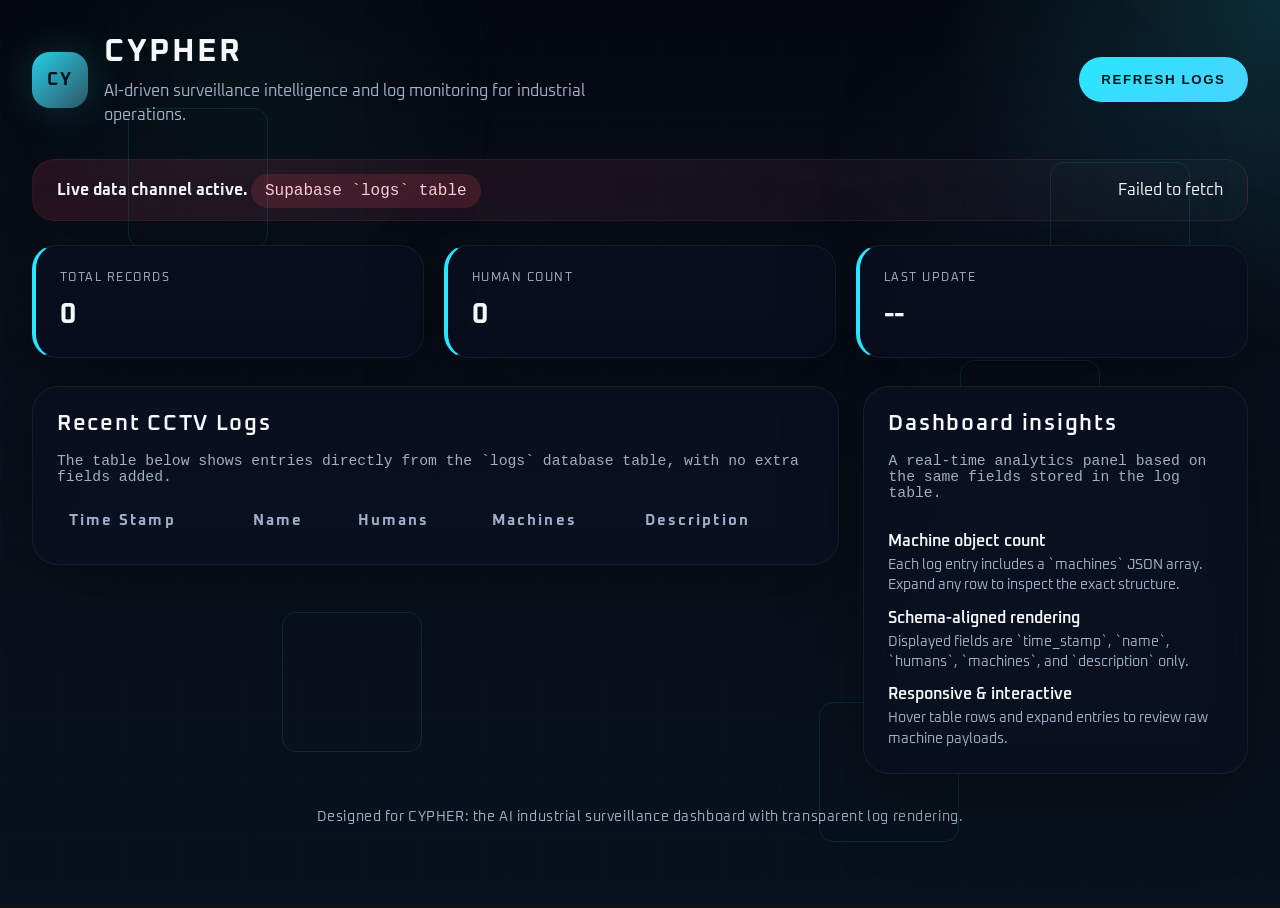
==== frontend/index.html @ abc404bc "vibecoded the frontend web dashboard to monitor the logs in a structured manner" ====
<!DOCTYPE html>
<html lang="en">
<head>
  <meta charset="UTF-8" />
  <meta name="viewport" content="width=device-width, initial-scale=1.0" />
  <title>CYPHER | Intelligent Surveillance Dashboard</title>
  <link rel="preconnect" href="https://fonts.googleapis.com" />
  <link rel="preconnect" href="https://fonts.gstatic.com" crossorigin />
  <link href="https://fonts.googleapis.com/css2?family=Oxanium:wght@300;400;500;600;700&display=swap" rel="stylesheet" />
  <link rel="stylesheet" href="styles.css" />
</head>
<body>
  <div class="background-grid" aria-hidden="true">
    <span></span>
    <span></span>
    <span></span>
    <span></span>
    <span></span>
  </div>

  <div class="container">
    <header class="header">
      <div class="brand">
        <div class="brand-logo"><span>CY</span></div>
        <div class="brand-title">
          <h1>CYPHER</h1>
          <p>AI-driven surveillance intelligence and log monitoring for industrial operations.</p>
        </div>
      </div>
      <button id="refresh-button" class="button">Refresh Logs</button>
    </header>

    <section class="alert-banner">
      <div>
        <strong>Live data channel active.</strong>
        <span class="alert-pill">Supabase `logs` table</span>
      </div>
      <div id="status-message"></div>
    </section>

    <div class="card-row">
      <article class="stat-card">
        <small>Total Records</small>
        <h2 data-total-logs>0</h2>
      </article>
      <article class="stat-card">
        <small>Human Count</small>
        <h2 data-total-humans>0</h2>
      </article>
      <article class="stat-card">
        <small>Last Update</small>
        <h2 data-last-update>--</h2>
      </article>
    </div>

    <div class="main-grid">
      <section class="panel">
        <h3>Recent CCTV Logs</h3>
        <p class="panel-subtitle">The table below shows entries directly from the `logs` database table, with no extra fields added.</p>
        <div style="position: relative;">
          <div id="loading-overlay" class="loading-overlay" style="display: none;">
            <div class="spinner" role="status" aria-label="Loading"></div>
          </div>
          <table class="log-table" aria-label="Recent log entries">
            <thead>
              <tr>
                <th>Time Stamp</th>
                <th>Name</th>
                <th>Humans</th>
                <th>Machines</th>
                <th>Description</th>
              </tr>
            </thead>
            <tbody id="log-body"></tbody>
          </table>
        </div>
      </section>

      <aside class="panel panel-card">
        <div>
          <h3>Dashboard insights</h3>
          <p class="panel-subtitle">A real-time analytics panel based on the same fields stored in the log table.</p>
        </div>
        <div class="small-stat">
          <strong>Machine object count</strong>
          <span>Each log entry includes a `machines` JSON array. Expand any row to inspect the exact structure.</span>
        </div>
        <div class="small-stat">
          <strong>Schema-aligned rendering</strong>
          <span>Displayed fields are `time_stamp`, `name`, `humans`, `machines`, and `description` only.</span>
        </div>
        <div class="small-stat">
          <strong>Responsive & interactive</strong>
          <span>Hover table rows and expand entries to review raw machine payloads.</span>
        </div>
      </aside>
    </div>

    <p class="footer-note">Designed for CYPHER: the AI industrial surveillance dashboard with transparent log rendering.</p>
  </div>

  <script src="app.js"></script>
</body>
</html>
---- frontend/styles.css ----
:root {
  color-scheme: dark;
  --bg: #070b14;
  --panel: rgba(10, 16, 32, 0.88);
  --panel-soft: rgba(20, 28, 48, 0.95);
  --border: rgba(76, 161, 229, 0.18);
  --text: #f5f7fb;
  --muted: #a3adc5;
  --accent: #2be6ff;
  --accent-2: #7cdeff;
  --danger: #ff4d6d;
  --success: #4fff9e;
  --shadow: 0 20px 80px rgba(0, 0, 0, 0.35);
}

@import url('https://fonts.googleapis.com/css2?family=Oxanium:wght@300;400;500;600;700&display=swap');

* {
  box-sizing: border-box;
}

html, body {
  margin: 0;
  min-height: 100%;
  font-family: 'Oxanium', sans-serif;
  background: radial-gradient(circle at top right, rgba(43, 230, 255, 0.16), transparent 22%),
              linear-gradient(180deg, #05080f 0%, #090f1b 42%, #07121d 100%);
  color: var(--text);
}

body {
  overflow-x: hidden;
}

body::before,
body::after {
  content: '';
  position: fixed;
  left: 0;
  top: 0;
  width: 100%;
  height: 100%;
  pointer-events: none;
  opacity: 0.25;
}

body::before {
  background: radial-gradient(circle at 20% 10%, rgba(44, 254, 200, 0.16), transparent 20%),
              radial-gradient(circle at 80% 20%, rgba(92, 150, 235, 0.14), transparent 18%);
}

body::after {
  background-image: linear-gradient(90deg, rgba(255,255,255,0.03) 1px, transparent 1px),
                    linear-gradient(0deg, rgba(255,255,255,0.03) 1px, transparent 1px);
  background-size: 60px 60px;
  mix-blend-mode: screen;
}

body .background-grid {
  position: fixed;
  inset: 0;
  pointer-events: none;
  overflow: hidden;
}

body .background-grid span {
  position: absolute;
  display: block;
  width: 140px;
  height: 140px;
  border: 1px solid rgba(43, 230, 255, 0.12);
  border-radius: 14px;
  animation: float 16s ease-in-out infinite;
}

body .background-grid span:nth-child(1) { top: 12%; left: 10%; animation-duration: 18s; }
body .background-grid span:nth-child(2) { top: 40%; left: 75%; animation-delay: 1.5s; }
body .background-grid span:nth-child(3) { top: 68%; left: 22%; animation-duration: 22s; animation-delay: 0.8s; }
body .background-grid span:nth-child(4) { top: 18%; left: 82%; animation-duration: 20s; animation-delay: 2.3s; }
body .background-grid span:nth-child(5) { top: 78%; left: 64%; animation-duration: 24s; animation-delay: 3.1s; }

@keyframes float {
  0%, 100% { transform: translate3d(0, 0, 0) rotate(0deg); opacity: 0.45; }
  50% { transform: translate3d(12px, -18px, 0) rotate(8deg); opacity: 0.15; }
}

.container {
  position: relative;
  z-index: 1;
  max-width: 1400px;
  padding: 32px 32px 64px;
  margin: 0 auto;
}

.header {
  display: flex;
  align-items: center;
  justify-content: space-between;
  gap: 18px;
  flex-wrap: wrap;
  margin-bottom: 32px;
}

.brand {
  display: flex;
  align-items: center;
  gap: 16px;
}

.brand-logo {
  display: grid;
  place-items: center;
  width: 56px;
  height: 56px;
  border-radius: 18px;
  background: linear-gradient(135deg, rgba(43, 230, 255, 0.9), rgba(124, 222, 255, 0.35));
  box-shadow: 0 0 40px rgba(43, 230, 255, 0.18);
}

.brand-logo span {
  font-size: 1.1rem;
  color: #04131e;
  font-weight: 700;
  letter-spacing: 0.14em;
}

.brand-title h1 {
  margin: 0;
  font-size: clamp(2rem, 2.5vw, 3rem);
  letter-spacing: 0.08em;
}

.brand-title p {
  margin: 8px 0 0;
  color: var(--muted);
  font-size: 0.98rem;
  max-width: 520px;
  line-height: 1.5;
}

.card-row {
  display: grid;
  grid-template-columns: repeat(3, minmax(0, 1fr));
  gap: 20px;
  margin-bottom: 28px;
}

.stat-card {
  background: rgba(9, 15, 31, 0.92);
  border: 1px solid rgba(255, 255, 255, 0.06);
  border-left: 4px solid var(--accent);
  border-radius: 24px;
  padding: 24px;
  box-shadow: var(--shadow);
  backdrop-filter: blur(14px);
  transition: transform 0.25s cubic-bezier(0.4, 0, 0.2, 1), border-color 0.25s ease;
}

.stat-card:hover {
  transform: translateY(-4px);
  border-color: rgba(43, 230, 255, 0.38);
}

.stat-card small {
  display: block;
  color: var(--muted);
  letter-spacing: 0.12em;
  text-transform: uppercase;
  margin-bottom: 12px;
  font-size: 0.78rem;
}

.stat-card h2 {
  margin: 0;
  font-size: clamp(1.75rem, 2vw, 2.6rem);
  letter-spacing: -0.03em;
}

.main-grid {
  display: grid;
  grid-template-columns: 2.1fr 1fr;
  gap: 24px;
}

.panel {
  background: var(--panel);
  border: 1px solid rgba(255, 255, 255, 0.06);
  border-radius: 26px;
  padding: 24px;
  box-shadow: var(--shadow);
  backdrop-filter: blur(20px);
  height: fit-content;
}

.panel h3 {
  margin: 0 0 12px;
  font-size: 1.35rem;
  letter-spacing: 0.08em;
  color: var(--text);
  font-weight: 600;
}

.panel .panel-subtitle {
  color: var(--muted);
  margin-bottom: 12px;
  font-family: monospace, ui-monospace, SFMono-Regular, Menlo, Monaco, Consolas, monospace;
  font-size: 0.92rem;
}

.log-table {
  width: 100%;
  border-collapse: collapse;
  border-spacing: 0;
  min-width: 720px;
}

.log-table thead th {
  text-align: left;
  padding: 14px 12px 10px;
  color: var(--muted);
  font-size: 0.92rem;
  letter-spacing: 0.14em;
}

.log-table tbody tr {
  transition: background 0.2s cubic-bezier(0.4, 0, 0.2, 1), color 0.2s ease;
  height: auto;
}

.log-row {
  border-top: 1px solid rgba(255, 255, 255, 0.04);
  cursor: pointer;
  transition: background 0.2s cubic-bezier(0.4, 0, 0.2, 1);
}

.log-row:hover {
  background: rgba(43, 230, 255, 0.08);
}

.log-row-expand {
  display: none;
  border: none !important;
  padding: 0 !important;
}

.log-row.expanded + .log-row-expand {
  display: table-row;
}

.log-table td {
  padding: 10px 12px;
  vertical-align: middle;
  font-size: 0.95rem;
  line-height: 1.4;
  transition: background 0.2s ease;
}

.log-table tbody tr:hover td {
  background: rgba(43, 230, 255, 0.06);
}

.desc-cell {
  display: block;
  font-size: 0.88rem;
  line-height: 1.6;
  color: #d8e1f5;
}

.time-cell,
.name-cell,
.humans-cell {
  display: block;
  font-size: 0.92rem;
  color: var(--text);
}

.tag {
  display: inline-flex;
  align-items: center;
  gap: 8px;
  padding: 8px 12px;
  border-radius: 999px;
  font-size: 0.82rem;
  font-family: monospace, ui-monospace, SFMono-Regular, Menlo, Monaco, Consolas, monospace;
  letter-spacing: 0.06em;
  background: rgba(43, 230, 255, 0.12);
  color: var(--accent);
}

.log-row-expand {
  display: none;
  border: none !important;
  padding: 0 !important;
}

.log-row-expand td {
  padding: 0;
  border: none;
}

.log-row.expanded + .log-row-expand {
  display: table-row;
  max-height: 500px;
  height: auto;
  opacity: 1;
  padding: 0;
  animation: expandIn 0.35s cubic-bezier(0.4, 0, 0.2, 1);
}

@keyframes expandIn {
  from { opacity: 0; }
  to { opacity: 1; }
}

.expand-panel {
  padding: 20px 18px 24px;
  border-top: 1px solid rgba(43, 230, 255, 0.15);
  display: grid;
  gap: 16px;
  background: linear-gradient(180deg, rgba(43, 230, 255, 0.06) 0%, rgba(255, 255, 255, 0.01) 100%);
}

.expand-header {
  font-size: 1.05rem;
  font-weight: 600;
  color: var(--accent);
  letter-spacing: 0.08em;
  margin-bottom: 8px;
}

.machines-table {
  width: 100%;
  border-collapse: collapse;
  font-size: 0.92rem;
}

.machines-table thead {
  background: rgba(43, 230, 255, 0.08);
}

.machines-table th {
  padding: 12px 14px;
  text-align: left;
  color: var(--accent);
  font-weight: 600;
  letter-spacing: 0.06em;
  border-bottom: 1px solid rgba(43, 230, 255, 0.15);
  font-size: 0.85rem;
}

.machines-table tbody tr {
  border-bottom: 1px solid rgba(255, 255, 255, 0.04);
  transition: background 0.2s ease;
}

.machines-table tbody tr:hover {
  background: rgba(43, 230, 255, 0.08);
}

.machines-table td {
  padding: 12px 14px;
  color: var(--text);
}

.machine-qty {
  font-family: monospace, ui-monospace, SFMono-Regular, Menlo, Monaco, Consolas, monospace;
  color: var(--accent);
  font-weight: 600;
}

.machines-empty {
  padding: 16px 14px;
  text-align: center;
  color: var(--muted);
  font-size: 0.9rem;
  font-style: italic;
}

.alert-banner {
  display: flex;
  align-items: center;
  justify-content: space-between;
  gap: 16px;
  padding: 20px 24px;
  border-radius: 22px;
  background: linear-gradient(90deg, rgba(255, 77, 109, 0.12), rgba(255, 255, 255, 0.02));
  border: 1px solid rgba(255, 77, 109, 0.12);
  margin-bottom: 24px;
}

.alert-banner strong {
  color: var(--text);
}

.alert-banner .alert-pill {
  color: #ffccd6;
  background: rgba(255, 77, 109, 0.16);
  padding: 8px 14px;
  border-radius: 999px;
  font-family: monospace, ui-monospace, SFMono-Regular, Menlo, Monaco, Consolas, monospace;
}

.button {
  display: inline-flex;
  align-items: center;
  justify-content: center;
  padding: 0.95rem 1.4rem;
  border-radius: 999px;
  border: none;
  background: linear-gradient(135deg, #2be6ff 0%, #49d3ff 100%);
  color: #04131e;
  font-weight: 700;
  text-transform: uppercase;
  letter-spacing: 0.12em;
  cursor: pointer;
  transition: transform 0.25s cubic-bezier(0.4, 0, 0.2, 1), box-shadow 0.25s cubic-bezier(0.4, 0, 0.2, 1);
}

.button:hover {
  transform: translateY(-2px);
  box-shadow: 0 18px 40px rgba(43, 230, 255, 0.18);
}

.loading-overlay {
  display: grid;
  place-items: center;
  position: absolute;
  inset: 0;
  background: rgba(0, 0, 0, 0.72);
  border-radius: 26px;
}

.spinner {
  width: 56px;
  height: 56px;
  border: 5px solid rgba(255, 255, 255, 0.12);
  border-top-color: var(--accent);
  border-radius: 50%;
  animation: spin 1s linear infinite;
}

@keyframes spin {
  to { transform: rotate(360deg); }
}

.panel-card {
  display: grid;
  gap: 12px;
  align-content: start;
}

.panel-card .small-stat {
  display: grid;
  gap: 4px;
}

.panel-card .small-stat strong {
  font-size: 1rem;
  font-weight: 600;
}

.panel-card .small-stat span {
  color: var(--muted);
  font-size: 0.85rem;
  line-height: 1.5;
}

.panel-card > div:first-child {
  margin-bottom: 6px;
}

.footer-note {
  margin-top: 34px;
  color: var(--muted);
  text-align: center;
  font-size: 0.9rem;
  letter-spacing: 0.04em;
}

@media (max-width: 1150px) {
  .main-grid { grid-template-columns: 1fr; }
  .log-table { min-width: 100%; }
}

@media (max-width: 820px) {
  .card-row { grid-template-columns: 1fr; }
  .panel { padding: 20px; }
  .header { gap: 16px; }
}

@media (max-width: 640px) {
  .container { padding: 20px 20px 50px; }
  .stat-card { padding: 20px; }
  .log-table td { padding: 14px 12px; }
}
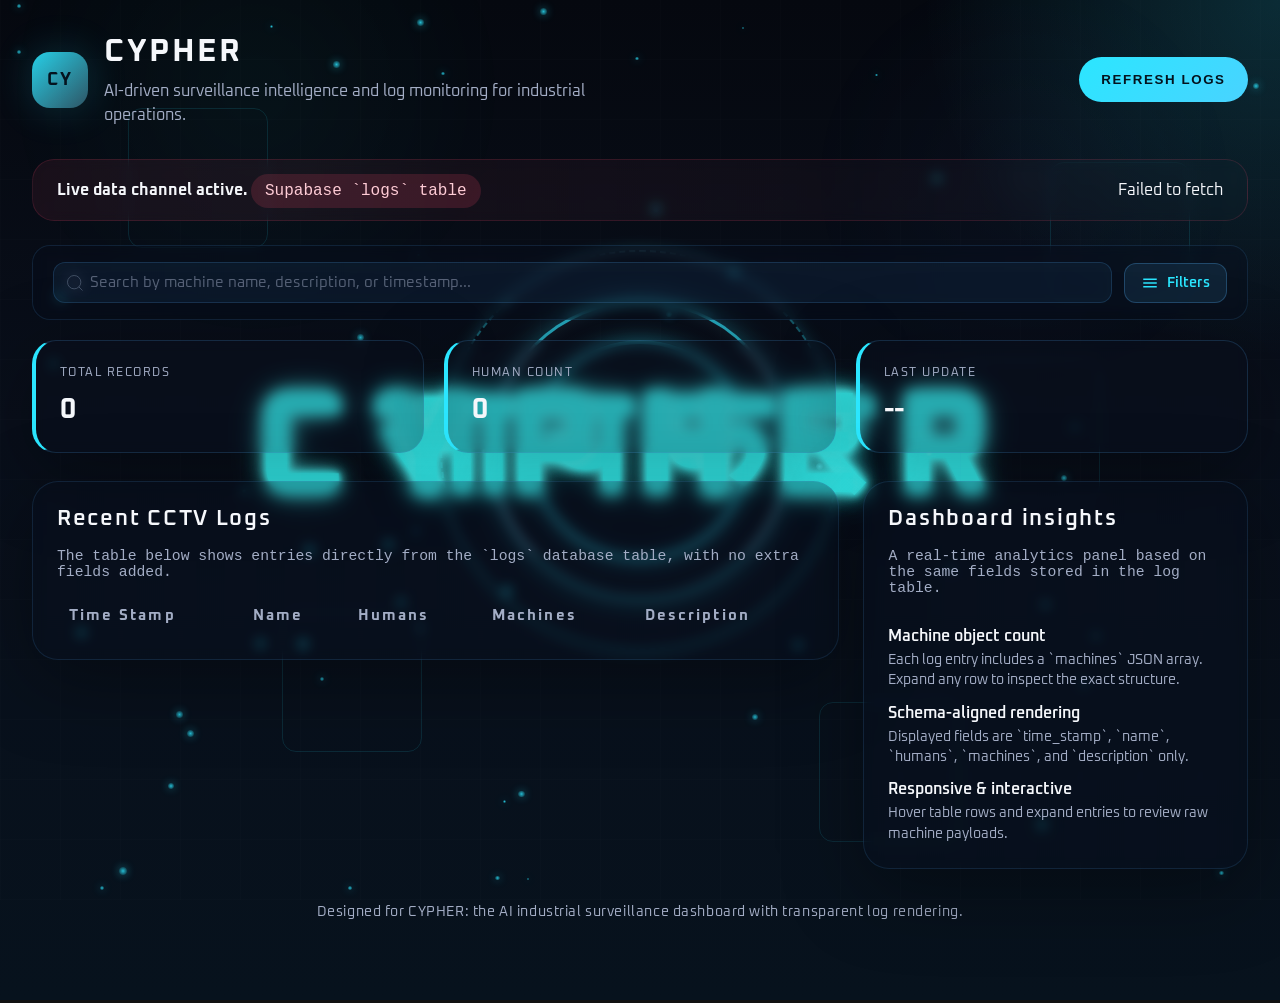
==== commit 3039058c: "Refined the dashboard UI, also added the filter feature, works perfectly" ====
--- a/frontend/index.html
+++ b/frontend/index.html
@@ -10,6 +10,22 @@
   <link rel="stylesheet" href="styles.css" />
 </head>
 <body>
+  <!-- Particle Animation Background -->
+  <div class="particle-container" id="particle-container" aria-hidden="true"></div>
+  
+  <!-- Cypher Text Animation -->
+  <div class="cypher-text" aria-hidden="true">
+    <div class="cypher-rings">
+      <div class="ring ring-1"></div>
+      <div class="ring ring-2"></div>
+      <div class="ring ring-3"></div>
+    </div>
+    <div class="cypher-text-content">
+      <span class="cypher-word hindi">सायफर</span>
+      <span class="cypher-word english">CYPHER</span>
+    </div>
+  </div>
+
   <div class="background-grid" aria-hidden="true">
     <span></span>
     <span></span>
@@ -37,6 +53,123 @@
       </div>
       <div id="status-message"></div>
     </section>
+
+    <!-- Search and Filter Panel -->
+    <div class="search-filter-panel">
+      <div class="search-container">
+        <svg class="search-icon" viewBox="0 0 24 24" width="20" height="20" fill="none" stroke="currentColor">
+          <circle cx="11" cy="11" r="8"></circle>
+          <path d="m21 21-4.35-4.35"></path>
+        </svg>
+        <input 
+          type="text" 
+          id="search-input" 
+          class="search-input" 
+          placeholder="Search by machine name, description, or timestamp..."
+          aria-label="Search logs"
+        />
+        <button id="clear-search-btn" class="clear-btn" aria-label="Clear search" title="Clear search">
+          <svg viewBox="0 0 24 24" width="18" height="18" fill="none" stroke="currentColor">
+            <line x1="18" y1="6" x2="6" y2="18"></line>
+            <line x1="6" y1="6" x2="18" y2="18"></line>
+          </svg>
+        </button>
+      </div>
+
+      <div class="filter-toggle">
+        <button id="filter-toggle-btn" class="filter-button" aria-label="Toggle filters" aria-expanded="false">
+          <svg viewBox="0 0 24 24" width="18" height="18" fill="currentColor">
+            <path d="M3 6h18v2H3V6m0 5h18v2H3v-2m0 5h18v2H3v-2z"></path>
+          </svg>
+          <span>Filters</span>
+          <span class="filter-count" id="filter-count" style="display: none;">1</span>
+        </button>
+      </div>
+    </div>
+
+    <!-- Collapsible Filter Panel -->
+    <div class="filter-panel" id="filter-panel">
+      <div class="filter-content">
+        <!-- Humans Filter -->
+        <div class="filter-group">
+          <label class="filter-label">
+            <span class="filter-label-text">Humans</span>
+            <span class="filter-value" id="humans-value">Any</span>
+          </label>
+          <input 
+            type="range" 
+            id="humans-filter" 
+            class="filter-slider" 
+            min="0" 
+            max="100" 
+            value="0"
+            aria-label="Filter by human count"
+          />
+          <div class="filter-range-display">
+            <span id="humans-min">0</span>
+            <span>—</span>
+            <span id="humans-max">100+</span>
+          </div>
+        </div>
+
+        <!-- Machines Filter -->
+        <div class="filter-group">
+          <label class="filter-label">
+            <span class="filter-label-text">Machines</span>
+            <span class="filter-value" id="machines-value">Any</span>
+          </label>
+          <input 
+            type="range" 
+            id="machines-filter" 
+            class="filter-slider" 
+            min="0" 
+            max="20" 
+            value="0"
+            aria-label="Filter by machine count"
+          />
+          <div class="filter-range-display">
+            <span id="machines-min">0</span>
+            <span>—</span>
+            <span id="machines-max">20+</span>
+          </div>
+        </div>
+
+        <!-- Date Range Filter -->
+        <div class="filter-group">
+          <label class="filter-label filter-label-text">Date Range</label>
+          <div class="filter-date-inputs">
+            <input 
+              type="date" 
+              id="date-from-filter" 
+              class="filter-date-input"
+              aria-label="From date"
+            />
+            <span class="date-separator">to</span>
+            <input 
+              type="date" 
+              id="date-to-filter" 
+              class="filter-date-input"
+              aria-label="To date"
+            />
+          </div>
+        </div>
+
+        <!-- Name Filter -->
+        <div class="filter-group">
+          <label class="filter-label filter-label-text">Machine Name</label>
+          <input 
+            type="text" 
+            id="name-filter" 
+            class="filter-input"
+            placeholder="Filter by name..."
+            aria-label="Filter by machine name"
+          />
+        </div>
+
+        <!-- Reset Button -->
+        <button id="reset-filters-btn" class="reset-filters-btn">Reset All Filters</button>
+      </div>
+    </div>
 
     <div class="card-row">
       <article class="stat-card">
--- a/frontend/styles.css
+++ b/frontend/styles.css
@@ -1,9 +1,9 @@
 :root {
   color-scheme: dark;
   --bg: #070b14;
-  --panel: rgba(10, 16, 32, 0.88);
-  --panel-soft: rgba(20, 28, 48, 0.95);
-  --border: rgba(76, 161, 229, 0.18);
+  --panel: rgba(10, 16, 32, 0.5);
+  --panel-soft: rgba(20, 28, 48, 0.4);
+  --border: rgba(76, 161, 229, 0.15);
   --text: #f5f7fb;
   --muted: #a3adc5;
   --accent: #2be6ff;
@@ -11,6 +11,8 @@
   --danger: #ff4d6d;
   --success: #4fff9e;
   --shadow: 0 20px 80px rgba(0, 0, 0, 0.35);
+  --glassmorphism-blur: 10px;
+  --transition-smooth: 0.4s cubic-bezier(0.4, 0, 0.2, 1);
 }
 
 @import url('https://fonts.googleapis.com/css2?family=Oxanium:wght@300;400;500;600;700&display=swap');
@@ -79,6 +81,169 @@
 body .background-grid span:nth-child(4) { top: 18%; left: 82%; animation-duration: 20s; animation-delay: 2.3s; }
 body .background-grid span:nth-child(5) { top: 78%; left: 64%; animation-duration: 24s; animation-delay: 3.1s; }
 
+/* Particle Container */
+.particle-container {
+  position: fixed;
+  inset: 0;
+  pointer-events: none;
+  overflow: hidden;
+  z-index: 0;
+}
+
+.particle {
+  position: absolute;
+  width: 4px;
+  height: 4px;
+  border-radius: 50%;
+  background: radial-gradient(circle, rgba(43, 230, 255, 0.8), rgba(43, 230, 255, 0));
+  pointer-events: none;
+  box-shadow: 0 0 8px rgba(43, 230, 255, 0.4);
+}
+
+/* Cypher Text Animation */
+.cypher-text {
+  position: fixed;
+  top: 50%;
+  left: 50%;
+  transform: translate(-50%, -50%);
+  z-index: 0;
+  pointer-events: none;
+  font-family: 'Oxanium', sans-serif;
+  mix-blend-mode: screen;
+}
+
+.cypher-rings {
+  position: absolute;
+  top: 50%;
+  left: 50%;
+  transform: translate(-50%, -50%);
+  width: 400px;
+  height: 400px;
+}
+
+.ring {
+  position: absolute;
+  top: 50%;
+  left: 50%;
+  transform: translate(-50%, -50%);
+  border-radius: 50%;
+}
+
+.ring-1 {
+  width: 220px;
+  height: 220px;
+  border: 4px solid rgba(43, 230, 255, 0.5);
+  box-shadow: 0 0 20px rgba(43, 230, 255, 0.4), inset 0 0 20px rgba(43, 230, 255, 0.15);
+  animation: rotateCW 8s linear infinite;
+}
+
+.ring-2 {
+  width: 300px;
+  height: 300px;
+  border: 3px solid rgba(124, 222, 255, 0.4);
+  border-top-color: rgba(43, 230, 255, 0.7);
+  border-right-color: rgba(124, 222, 255, 0.5);
+  border-bottom-color: rgba(43, 230, 255, 0.35);
+  border-left-color: rgba(124, 222, 255, 0.6);
+  box-shadow: 0 0 25px rgba(43, 230, 255, 0.3), inset 0 0 15px rgba(124, 222, 255, 0.1);
+  animation: rotateCCW 12s linear infinite;
+}
+
+.ring-3 {
+  width: 400px;
+  height: 400px;
+  border: 2px dashed rgba(43, 230, 255, 0.35);
+  border-top-color: rgba(124, 222, 255, 0.5);
+  box-shadow: 0 0 15px rgba(43, 230, 255, 0.2);
+  animation: rotateCW 40s linear infinite;
+}
+
+@keyframes rotateCW {
+  from { transform: translate(-50%, -50%) rotate(0deg); }
+  to { transform: translate(-50%, -50%) rotate(360deg); }
+}
+
+@keyframes rotateCCW {
+  from { transform: translate(-50%, -50%) rotate(360deg); }
+  to { transform: translate(-50%, -50%) rotate(0deg); }
+}
+
+.cypher-text-content {
+  position: relative;
+  z-index: 1;
+  width: 100%;
+  height: 100%;
+  display: flex;
+  align-items: center;
+  justify-content: center;
+}
+
+.cypher-word {
+  position: absolute;
+  left: 50%;
+  top: 50%;
+  transform: translate(-50%, -50%);
+  white-space: nowrap;
+  font-weight: 700;
+  letter-spacing: 0.25em;
+  font-size: clamp(4rem, 12vw, 9rem);
+  color: rgba(43, 230, 255, 0.7);
+  text-shadow: 
+    0 0 4px rgba(43, 230, 255, 1),
+    0 0 8px rgba(43, 230, 255, 0.95),
+    0 0 12px rgba(43, 230, 255, 0.8),
+    0 0 16px rgba(124, 222, 255, 0.7),
+    0 0 24px rgba(43, 230, 255, 0.6),
+    0 0 32px rgba(43, 230, 255, 0.4);
+  filter: brightness(1.15);
+}
+
+.cypher-word.hindi {
+  animation: cypherHindi 10s ease-in-out infinite;
+}
+
+.cypher-word.english {
+  animation: cypherEnglish 10s ease-in-out infinite;
+}
+
+@keyframes cypherEnglish {
+  0% { 
+    opacity: 0;
+    transform: translate(-50%, -50%) scale(0.98);
+  }
+  12%, 40% {
+    opacity: 0.7;
+    transform: translate(-50%, -50%) scale(1);
+  }
+  50% {
+    opacity: 0;
+    transform: translate(-50%, -50%) scale(0.98);
+  }
+  100% {
+    opacity: 0;
+    transform: translate(-50%, -50%) scale(0.98);
+  }
+}
+
+@keyframes cypherHindi {
+  0% { 
+    opacity: 0;
+    transform: translate(-50%, -50%) scale(0.98);
+  }
+  50% {
+    opacity: 0;
+    transform: translate(-50%, -50%) scale(0.98);
+  }
+  62%, 85% {
+    opacity: 0.7;
+    transform: translate(-50%, -50%) scale(1);
+  }
+  100% {
+    opacity: 0;
+    transform: translate(-50%, -50%) scale(0.98);
+  }
+}
+
 @keyframes float {
   0%, 100% { transform: translate3d(0, 0, 0) rotate(0deg); opacity: 0.45; }
   50% { transform: translate3d(12px, -18px, 0) rotate(8deg); opacity: 0.15; }
@@ -146,19 +311,23 @@
 }
 
 .stat-card {
-  background: rgba(9, 15, 31, 0.92);
-  border: 1px solid rgba(255, 255, 255, 0.06);
+  background: rgba(9, 15, 31, 0.35);
+  border: 1px solid rgba(76, 161, 229, 0.2);
   border-left: 4px solid var(--accent);
   border-radius: 24px;
   padding: 24px;
   box-shadow: var(--shadow);
-  backdrop-filter: blur(14px);
-  transition: transform 0.25s cubic-bezier(0.4, 0, 0.2, 1), border-color 0.25s ease;
+  backdrop-filter: blur(6px);
+  -webkit-backdrop-filter: blur(6px);
+  transition: all var(--transition-smooth);
 }
 
 .stat-card:hover {
   transform: translateY(-4px);
   border-color: rgba(43, 230, 255, 0.38);
+  background: rgba(43, 230, 255, 0.08);
+  backdrop-filter: blur(10px);
+  -webkit-backdrop-filter: blur(10px);
 }
 
 .stat-card small {
@@ -183,13 +352,20 @@
 }
 
 .panel {
-  background: var(--panel);
-  border: 1px solid rgba(255, 255, 255, 0.06);
+  background: rgba(9, 15, 31, 0.3);
+  border: 1px solid rgba(76, 161, 229, 0.15);
   border-radius: 26px;
   padding: 24px;
   box-shadow: var(--shadow);
-  backdrop-filter: blur(20px);
+  backdrop-filter: blur(6px);
+  -webkit-backdrop-filter: blur(6px);
   height: fit-content;
+  transition: all var(--transition-smooth);
+}
+
+.panel:hover {
+  backdrop-filter: blur(10px);
+  -webkit-backdrop-filter: blur(10px);
 }
 
 .panel h3 {
@@ -223,14 +399,14 @@
 }
 
 .log-table tbody tr {
-  transition: background 0.2s cubic-bezier(0.4, 0, 0.2, 1), color 0.2s ease;
+  transition: all var(--transition-smooth);
   height: auto;
 }
 
 .log-row {
   border-top: 1px solid rgba(255, 255, 255, 0.04);
   cursor: pointer;
-  transition: background 0.2s cubic-bezier(0.4, 0, 0.2, 1);
+  transition: all var(--transition-smooth);
 }
 
 .log-row:hover {
@@ -304,12 +480,20 @@
   height: auto;
   opacity: 1;
   padding: 0;
-  animation: expandIn 0.35s cubic-bezier(0.4, 0, 0.2, 1);
+  animation: expandIn var(--transition-smooth);
 }
 
 @keyframes expandIn {
-  from { opacity: 0; }
-  to { opacity: 1; }
+  from { 
+    opacity: 0;
+    transform: translateY(-8px);
+    max-height: 0;
+  }
+  to { 
+    opacity: 1;
+    transform: translateY(0);
+    max-height: 500px;
+  }
 }
 
 .expand-panel {
@@ -318,6 +502,10 @@
   display: grid;
   gap: 16px;
   background: linear-gradient(180deg, rgba(43, 230, 255, 0.06) 0%, rgba(255, 255, 255, 0.01) 100%);
+  backdrop-filter: blur(6px);
+  -webkit-backdrop-filter: blur(6px);
+  border-radius: 12px;
+  margin: 12px 0;
 }
 
 .expand-header {
@@ -383,9 +571,18 @@
   gap: 16px;
   padding: 20px 24px;
   border-radius: 22px;
-  background: linear-gradient(90deg, rgba(255, 77, 109, 0.12), rgba(255, 255, 255, 0.02));
-  border: 1px solid rgba(255, 77, 109, 0.12);
+  background: linear-gradient(90deg, rgba(255, 77, 109, 0.08), rgba(255, 255, 255, 0.01));
+  border: 1px solid rgba(255, 77, 109, 0.15);
   margin-bottom: 24px;
+  backdrop-filter: blur(6px);
+  -webkit-backdrop-filter: blur(6px);
+  animation: slideDown 0.6s var(--transition-smooth);
+  transition: all var(--transition-smooth);
+}
+
+.alert-banner:hover {
+  backdrop-filter: blur(10px);
+  -webkit-backdrop-filter: blur(10px);
 }
 
 .alert-banner strong {
@@ -421,6 +618,366 @@
   box-shadow: 0 18px 40px rgba(43, 230, 255, 0.18);
 }
 
+/* Search and Filter Panel */
+.search-filter-panel {
+  display: flex;
+  align-items: center;
+  gap: 12px;
+  padding: 16px 20px;
+  margin-bottom: 20px;
+  background: rgba(9, 15, 31, 0.3);
+  border: 1px solid rgba(76, 161, 229, 0.15);
+  border-radius: 18px;
+  backdrop-filter: blur(6px);
+  -webkit-backdrop-filter: blur(6px);
+  animation: slideDown 0.6s var(--transition-smooth);
+  transition: all var(--transition-smooth);
+}
+
+.search-filter-panel:hover {
+  backdrop-filter: blur(10px);
+  -webkit-backdrop-filter: blur(10px);
+}
+
+@keyframes slideDown {
+  from {
+    opacity: 0;
+    transform: translateY(-12px);
+  }
+  to {
+    opacity: 1;
+    transform: translateY(0);
+  }
+}
+
+.search-container {
+  flex: 1;
+  position: relative;
+  display: flex;
+  align-items: center;
+}
+
+.search-icon {
+  position: absolute;
+  left: 12px;
+  color: var(--muted);
+  pointer-events: none;
+  opacity: 0.6;
+  transition: opacity 0.3s ease;
+}
+
+.search-input {
+  width: 100%;
+  padding: 10px 36px;
+  background: rgba(76, 161, 229, 0.08);
+  border: 1px solid rgba(76, 161, 229, 0.2);
+  border-radius: 12px;
+  color: var(--text);
+  font-family: 'Oxanium', sans-serif;
+  font-size: 0.95rem;
+  transition: all 0.3s cubic-bezier(0.4, 0, 0.2, 1);
+  backdrop-filter: blur(6px);
+}
+
+.search-input::placeholder {
+  color: rgba(163, 173, 197, 0.5);
+}
+
+.search-input:focus {
+  outline: none;
+  background: rgba(43, 230, 255, 0.12);
+  border-color: rgba(43, 230, 255, 0.4);
+  box-shadow: 0 0 20px rgba(43, 230, 255, 0.15);
+  backdrop-filter: blur(10px);
+  -webkit-backdrop-filter: blur(10px);
+}
+
+.search-container:has(.search-input:focus) .search-icon {
+  opacity: 1;
+  color: var(--accent);
+}
+
+.clear-btn {
+  position: absolute;
+  right: 8px;
+  padding: 6px;
+  background: rgba(255, 77, 109, 0.1);
+  border: none;
+  border-radius: 8px;
+  color: var(--danger);
+  cursor: pointer;
+  display: none;
+  transition: all 0.2s ease;
+  align-items: center;
+  justify-content: center;
+}
+
+.clear-btn:hover {
+  background: rgba(255, 77, 109, 0.2);
+  transform: scale(1.1);
+}
+
+.search-input:not(:placeholder-shown) ~ .clear-btn {
+  display: flex;
+}
+
+.filter-toggle {
+  display: flex;
+  gap: 8px;
+}
+
+.filter-button {
+  display: flex;
+  align-items: center;
+  gap: 8px;
+  padding: 10px 16px;
+  background: rgba(76, 161, 229, 0.12);
+  border: 1px solid rgba(76, 161, 229, 0.3);
+  border-radius: 12px;
+  color: var(--accent);
+  cursor: pointer;
+  font-family: 'Oxanium', sans-serif;
+  font-weight: 600;
+  font-size: 0.9rem;
+  transition: all var(--transition-smooth);
+  position: relative;
+}
+
+.filter-button:hover {
+  background: rgba(43, 230, 255, 0.18);
+  border-color: rgba(43, 230, 255, 0.4);
+  transform: translateY(-2px);
+}
+
+.filter-button[aria-expanded="true"] {
+  background: rgba(43, 230, 255, 0.15);
+  border-color: rgba(43, 230, 255, 0.4);
+}
+
+.filter-count {
+  display: inline-flex;
+  align-items: center;
+  justify-content: center;
+  min-width: 20px;
+  height: 20px;
+  padding: 0 6px;
+  background: var(--danger);
+  color: white;
+  border-radius: 999px;
+  font-size: 0.75rem;
+  font-weight: 700;
+}
+
+/* Filter Panel */
+.filter-panel {
+  max-height: 0;
+  overflow: hidden;
+  opacity: 0;
+  margin-bottom: 0;
+  transition: all var(--transition-smooth);
+}
+
+.filter-panel.active {
+  max-height: 500px;
+  opacity: 1;
+  margin-bottom: 20px;
+}
+
+.filter-content {
+  padding: 20px;
+  background: rgba(9, 15, 31, 0.35);
+  border: 1px solid rgba(76, 161, 229, 0.15);
+  border-radius: 18px;
+  backdrop-filter: blur(6px);
+  -webkit-backdrop-filter: blur(6px);
+  display: grid;
+  grid-template-columns: repeat(2, 1fr);
+  gap: 20px;
+  transition: all var(--transition-smooth);
+}
+
+.filter-content:hover {
+  backdrop-filter: blur(10px);
+  -webkit-backdrop-filter: blur(10px);
+}
+
+.filter-group {
+  display: flex;
+  flex-direction: column;
+  gap: 10px;
+  animation: fadeIn 0.5s var(--transition-smooth);
+}
+
+.filter-group:nth-child(3) {
+  grid-column: 1 / -1;
+}
+
+.filter-group:nth-child(4) {
+  grid-column: 1 / 2;
+}
+
+.filter-group:nth-child(5) {
+  grid-column: 2 / 3;
+}
+
+@keyframes fadeIn {
+  from {
+    opacity: 0;
+    transform: translateY(-4px);
+  }
+  to {
+    opacity: 1;
+    transform: translateY(0);
+  }
+}
+
+.filter-label {
+  display: flex;
+  align-items: center;
+  justify-content: space-between;
+  cursor: pointer;
+}
+
+.filter-label-text {
+  color: var(--text);
+  font-weight: 600;
+  font-size: 0.95rem;
+  letter-spacing: 0.06em;
+}
+
+.filter-value {
+  color: var(--accent);
+  font-size: 0.85rem;
+  font-weight: 600;
+  background: rgba(43, 230, 255, 0.12);
+  padding: 2px 8px;
+  border-radius: 6px;
+}
+
+.filter-slider {
+  width: 100%;
+  height: 6px;
+  border-radius: 3px;
+  background: linear-gradient(90deg, rgba(76, 161, 229, 0.2), rgba(43, 230, 255, 0.1));
+  outline: none;
+  -webkit-appearance: none;
+  appearance: none;
+  cursor: pointer;
+}
+
+.filter-slider::-webkit-slider-thumb {
+  -webkit-appearance: none;
+  appearance: none;
+  width: 18px;
+  height: 18px;
+  border-radius: 50%;
+  background: linear-gradient(135deg, var(--accent), var(--accent-2));
+  cursor: pointer;
+  box-shadow: 0 0 12px rgba(43, 230, 255, 0.4);
+  transition: all 0.2s ease;
+}
+
+.filter-slider::-webkit-slider-thumb:hover {
+  transform: scale(1.2);
+  box-shadow: 0 0 20px rgba(43, 230, 255, 0.6);
+}
+
+.filter-slider::-moz-range-thumb {
+  width: 18px;
+  height: 18px;
+  border-radius: 50%;
+  background: linear-gradient(135deg, var(--accent), var(--accent-2));
+  cursor: pointer;
+  border: none;
+  box-shadow: 0 0 12px rgba(43, 230, 255, 0.4);
+  transition: all 0.2s ease;
+}
+
+.filter-slider::-moz-range-thumb:hover {
+  transform: scale(1.2);
+  box-shadow: 0 0 20px rgba(43, 230, 255, 0.6);
+}
+
+.filter-range-display {
+  display: flex;
+  justify-content: space-between;
+  align-items: center;
+  font-size: 0.8rem;
+  color: var(--muted);
+}
+
+.filter-date-inputs {
+  display: flex;
+  align-items: center;
+  gap: 8px;
+}
+
+.filter-date-input {
+  flex: 1;
+  padding: 8px 12px;
+  background: rgba(76, 161, 229, 0.08);
+  border: 1px solid rgba(76, 161, 229, 0.2);
+  border-radius: 8px;
+  color: var(--text);
+  font-family: 'Oxanium', sans-serif;
+  font-size: 0.9rem;
+  transition: all 0.3s ease;
+  cursor: pointer;
+}
+
+.filter-date-input:focus {
+  outline: none;
+  background: rgba(43, 230, 255, 0.12);
+  border-color: rgba(43, 230, 255, 0.4);
+}
+
+.date-separator {
+  color: var(--muted);
+  font-size: 0.85rem;
+}
+
+.filter-input {
+  padding: 10px 12px;
+  background: rgba(76, 161, 229, 0.08);
+  border: 1px solid rgba(76, 161, 229, 0.2);
+  border-radius: 8px;
+  color: var(--text);
+  font-family: 'Oxanium', sans-serif;
+  font-size: 0.9rem;
+  transition: all 0.3s ease;
+}
+
+.filter-input::placeholder {
+  color: rgba(163, 173, 197, 0.5);
+}
+
+.filter-input:focus {
+  outline: none;
+  background: rgba(43, 230, 255, 0.12);
+  border-color: rgba(43, 230, 255, 0.4);
+  box-shadow: 0 0 12px rgba(43, 230, 255, 0.15);
+}
+
+.reset-filters-btn {
+  grid-column: 1 / -1;
+  padding: 10px 16px;
+  background: rgba(255, 77, 109, 0.1);
+  border: 1px solid rgba(255, 77, 109, 0.3);
+  border-radius: 8px;
+  color: var(--danger);
+  font-family: 'Oxanium', sans-serif;
+  font-weight: 600;
+  cursor: pointer;
+  transition: all 0.3s ease;
+  font-size: 0.9rem;
+}
+
+.reset-filters-btn:hover {
+  background: rgba(255, 77, 109, 0.15);
+  border-color: rgba(255, 77, 109, 0.4);
+  transform: translateY(-2px);
+}
+
 .loading-overlay {
   display: grid;
   place-items: center;
@@ -480,16 +1037,44 @@
 @media (max-width: 1150px) {
   .main-grid { grid-template-columns: 1fr; }
   .log-table { min-width: 100%; }
+  .filter-content {
+    grid-template-columns: 1fr;
+  }
+  .filter-group:nth-child(3) {
+    grid-column: 1 / -1;
+  }
+  .filter-group:nth-child(4) {
+    grid-column: 1 / -1;
+  }
+  .filter-group:nth-child(5) {
+    grid-column: 1 / -1;
+  }
 }
 
 @media (max-width: 820px) {
   .card-row { grid-template-columns: 1fr; }
   .panel { padding: 20px; }
   .header { gap: 16px; }
+  .search-filter-panel {
+    flex-direction: column;
+  }
+  .search-container {
+    width: 100%;
+  }
+  .filter-content {
+    grid-template-columns: 1fr;
+  }
 }
 
 @media (max-width: 640px) {
   .container { padding: 20px 20px 50px; }
   .stat-card { padding: 20px; }
   .log-table td { padding: 14px 12px; }
-}
+  .search-filter-panel {
+    padding: 12px 16px;
+  }
+  .filter-button {
+    padding: 8px 12px;
+    font-size: 0.85rem;
+  }
+}
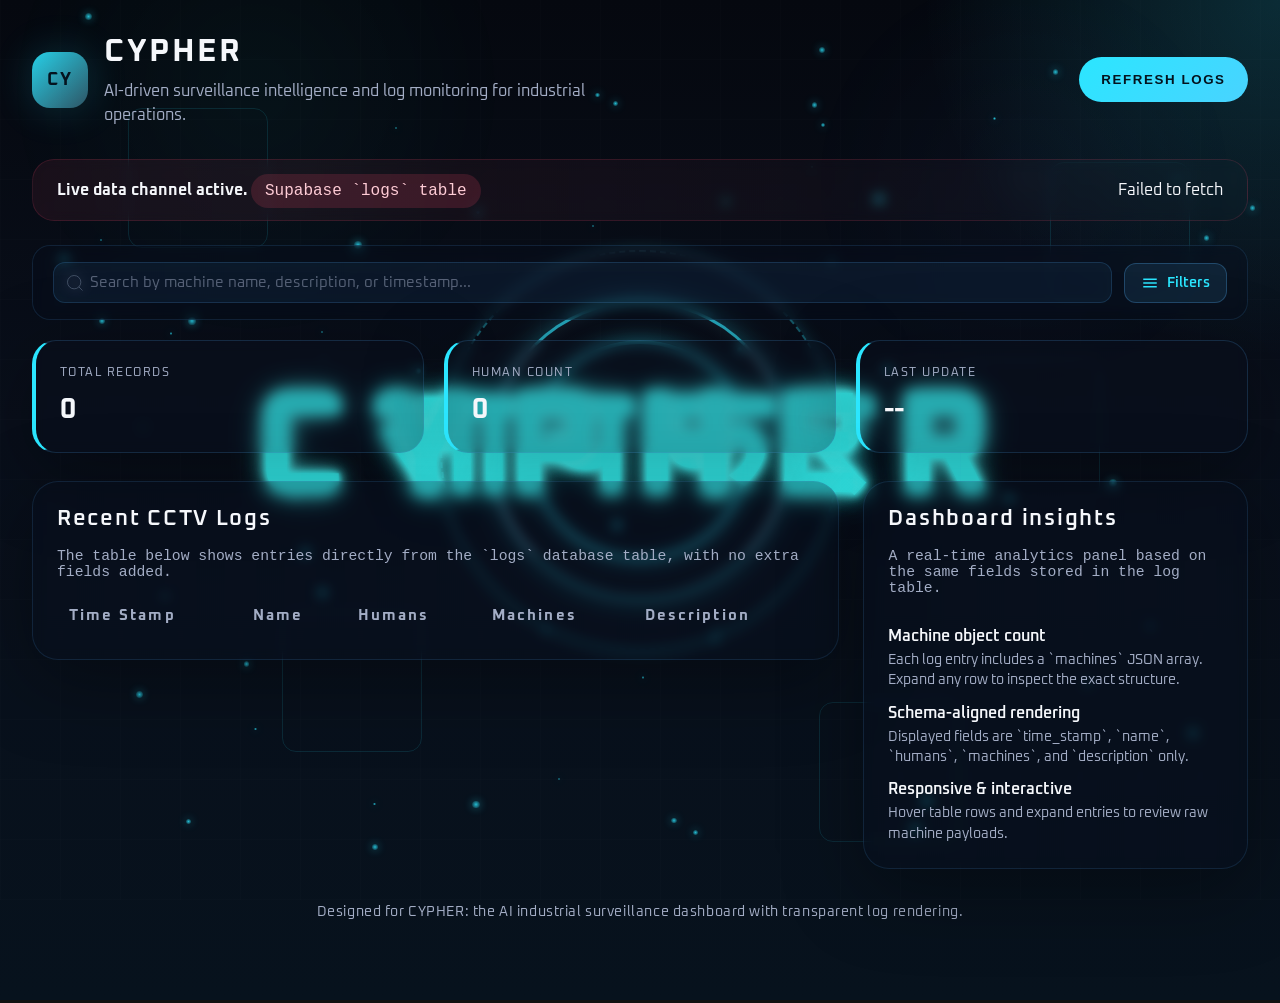
==== commit 0ee6f912: "added an icon for the project, also deployed the dashboard on vercel" ====
--- a/frontend/index.html
+++ b/frontend/index.html
@@ -8,6 +8,7 @@
   <link rel="preconnect" href="https://fonts.gstatic.com" crossorigin />
   <link href="https://fonts.googleapis.com/css2?family=Oxanium:wght@300;400;500;600;700&display=swap" rel="stylesheet" />
   <link rel="stylesheet" href="styles.css" />
+  <link rel="icon" type="image/x-icon" href="brandAssets/favicon.png">
 </head>
 <body>
   <!-- Particle Animation Background -->
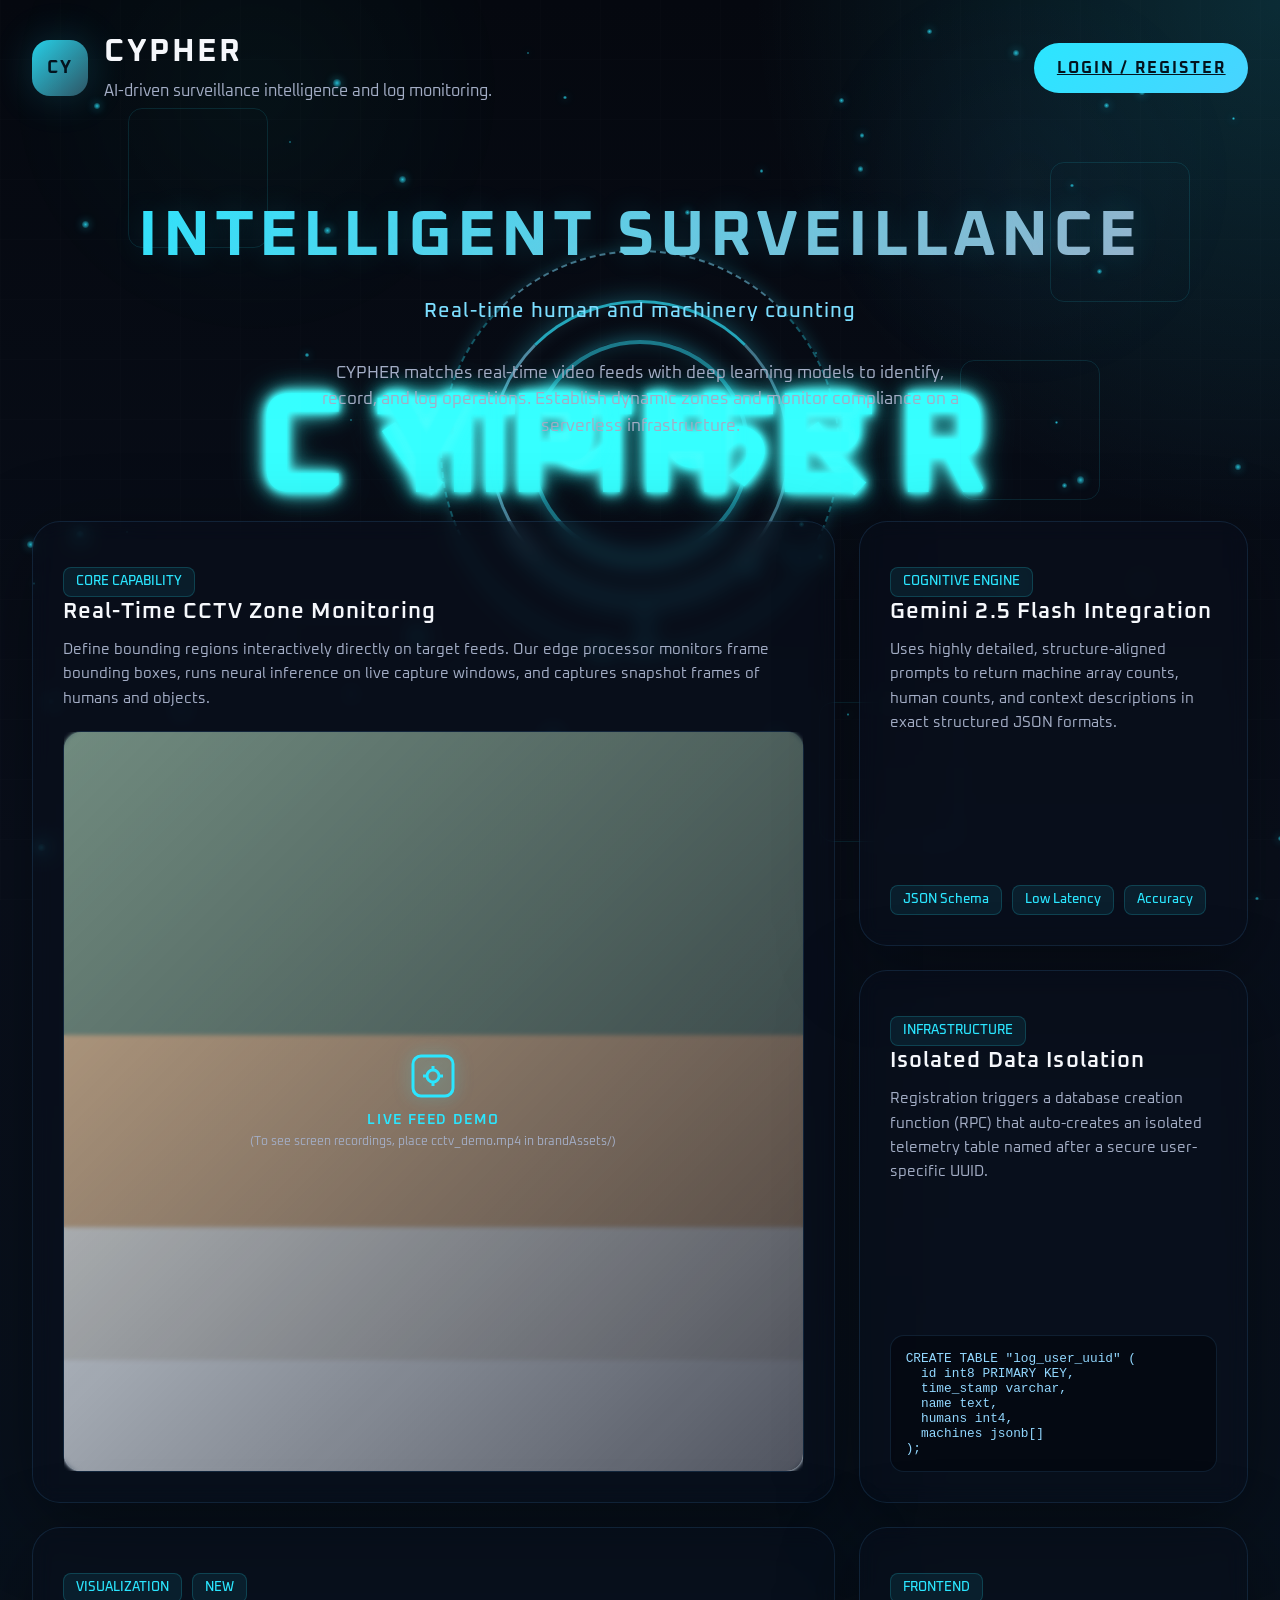
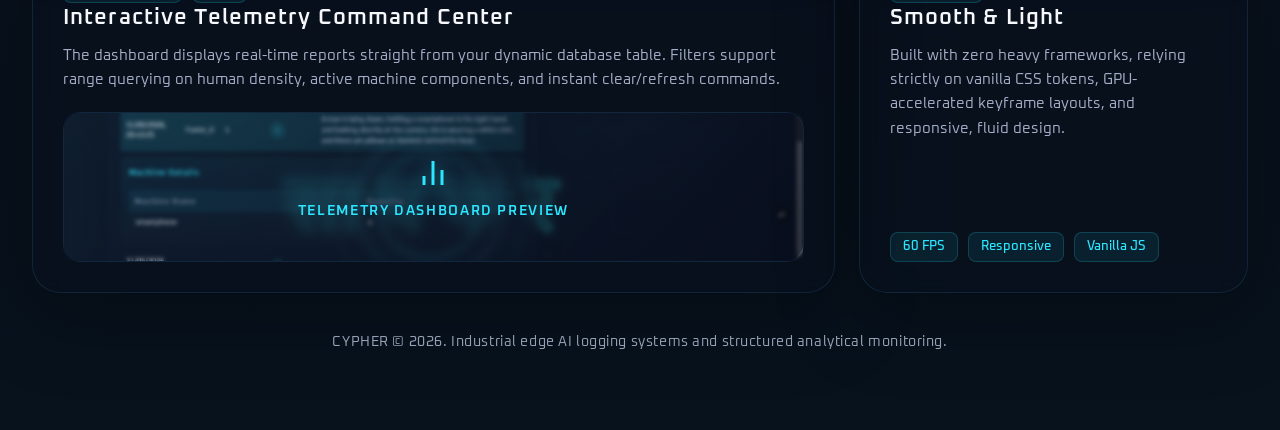
==== commit c4bb2534: "made the web dashboard generalized, made a user database, added sign up and login features and authe" ====
--- a/frontend/index.html
+++ b/frontend/index.html
@@ -3,18 +3,228 @@
 <head>
   <meta charset="UTF-8" />
   <meta name="viewport" content="width=device-width, initial-scale=1.0" />
-  <title>CYPHER | Intelligent Surveillance Dashboard</title>
+  <title>CYPHER | Intelligent Surveillance & Monitoring</title>
   <link rel="preconnect" href="https://fonts.googleapis.com" />
   <link rel="preconnect" href="https://fonts.gstatic.com" crossorigin />
   <link href="https://fonts.googleapis.com/css2?family=Oxanium:wght@300;400;500;600;700&display=swap" rel="stylesheet" />
   <link rel="stylesheet" href="styles.css" />
-  <link rel="icon" type="image/x-icon" href="brandAssets/favicon.png">
+  <link rel="icon" type="image/x-icon" href="brandAssets/favicon.png" />
+  <style>
+    /* Bento Box Grid styling and Landing Page elements */
+    .hero {
+      text-align: center;
+      padding: 60px 20px 40px;
+      position: relative;
+      z-index: 2;
+    }
+
+    .hero h2 {
+      font-size: clamp(2.5rem, 5vw, 4.5rem);
+      font-weight: 700;
+      letter-spacing: 0.08em;
+      margin: 0 0 15px;
+      background: linear-gradient(135deg, #2be6ff 0%, #a3adc5 100%);
+      -webkit-background-clip: text;
+      background-clip: text;
+      -webkit-text-fill-color: transparent;
+      text-shadow: 0 0 30px rgba(43, 230, 255, 0.15);
+    }
+
+    /* Dynamic rotating text container */
+    .rotating-text-wrapper {
+      height: 40px;
+      overflow: hidden;
+      margin-bottom: 30px;
+      font-size: 1.25rem;
+      font-weight: 500;
+      color: var(--accent-2);
+      letter-spacing: 0.05em;
+    }
+
+    .rotating-text {
+      animation: rotateWords 12s cubic-bezier(0.68, -0.6, 0.32, 1.6) infinite;
+      display: flex;
+      flex-direction: column;
+      text-align: center;
+      line-height: 40px;
+    }
+
+    @keyframes rotateWords {
+      0%, 20% { transform: translateY(0); }
+      25%, 45% { transform: translateY(-40px); }
+      50%, 70% { transform: translateY(-80px); }
+      75%, 95% { transform: translateY(-120px); }
+      100% { transform: translateY(0); }
+    }
+
+    /* Bento Box Layout */
+    .bento-grid {
+      display: grid;
+      grid-template-columns: repeat(3, minmax(0, 1fr));
+      gap: 24px;
+      margin: 40px auto;
+      max-width: 1300px;
+      z-index: 2;
+      position: relative;
+    }
+
+    .bento-card {
+      background: rgba(9, 15, 31, 0.35);
+      border: 1px solid rgba(76, 161, 229, 0.15);
+      border-radius: 28px;
+      padding: 30px;
+      box-shadow: var(--shadow);
+      backdrop-filter: blur(var(--glassmorphism-blur));
+      -webkit-backdrop-filter: blur(var(--glassmorphism-blur));
+      transition: all var(--transition-smooth);
+      display: flex;
+      flex-direction: column;
+      justify-content: space-between;
+      overflow: hidden;
+      min-height: 260px;
+    }
+
+    .bento-card:hover {
+      transform: translateY(-5px);
+      border-color: rgba(43, 230, 255, 0.35);
+      background: rgba(43, 230, 255, 0.06);
+    }
+
+    /* Bento Card Spans */
+    .span-2-col {
+      grid-column: span 2 / span 2;
+    }
+
+    .span-2-row {
+      grid-row: span 2 / span 2;
+      min-height: 544px;
+    }
+
+    .bento-title {
+      font-size: 1.4rem;
+      font-weight: 600;
+      color: var(--text);
+      margin: 0 0 12px;
+      letter-spacing: 0.05em;
+    }
+
+    .bento-desc {
+      color: var(--muted);
+      font-size: 0.95rem;
+      line-height: 1.6;
+      margin: 0 0 20px;
+    }
+
+    /* Visual Content Container */
+    .bento-media {
+      flex: 1;
+      border-radius: 18px;
+      background: rgba(76, 161, 229, 0.06);
+      border: 1px solid rgba(76, 161, 229, 0.1);
+      display: flex;
+      justify-content: center;
+      align-items: center;
+      overflow: hidden;
+      position: relative;
+      min-height: 180px;
+    }
+
+    .bento-media img, .bento-media video {
+      width: 100%;
+      height: 100%;
+      object-fit: cover;
+      transition: transform 0.5s ease;
+    }
+
+    .bento-card:hover .bento-media img {
+      transform: scale(1.04);
+    }
+
+    .bento-placeholder {
+      position: absolute;
+      inset: 0;
+      display: flex;
+      flex-direction: column;
+      align-items: center;
+      justify-content: center;
+      background: linear-gradient(135deg, rgba(76, 161, 229, 0.1) 0%, rgba(9, 15, 31, 0.7) 100%);
+      color: var(--accent);
+      padding: 20px;
+      text-align: center;
+      backdrop-filter: blur(2px);
+    }
+
+    .bento-placeholder svg {
+      margin-bottom: 12px;
+      filter: drop-shadow(0 0 8px rgba(43, 230, 255, 0.5));
+    }
+
+    .bento-placeholder span {
+      font-size: 0.85rem;
+      text-transform: uppercase;
+      letter-spacing: 0.12em;
+      font-weight: 600;
+    }
+
+    /* Small Feature Badges */
+    .badge-grid {
+      display: flex;
+      flex-wrap: wrap;
+      gap: 10px;
+      margin-top: 15px;
+    }
+
+    .badge-item {
+      background: rgba(43, 230, 255, 0.08);
+      border: 1px solid rgba(43, 230, 255, 0.18);
+      color: var(--accent);
+      padding: 6px 12px;
+      border-radius: 8px;
+      font-size: 0.8rem;
+      font-weight: 500;
+    }
+
+    /* Code block style */
+    .bento-code {
+      font-family: monospace;
+      background: rgba(5, 8, 15, 0.7);
+      border: 1px solid rgba(76, 161, 229, 0.15);
+      border-radius: 14px;
+      padding: 15px;
+      font-size: 0.8rem;
+      color: #92d8ff;
+      overflow-x: auto;
+      margin: 0;
+      text-align: left;
+    }
+
+    /* Responsive overrides */
+    @media (max-width: 992px) {
+      .bento-grid {
+        grid-template-columns: repeat(2, minmax(0, 1fr));
+      }
+      .span-2-col {
+        grid-column: span 2 / span 2;
+      }
+    }
+
+    @media (max-width: 768px) {
+      .bento-grid {
+        grid-template-columns: 1fr;
+      }
+      .span-2-col, .span-2-row {
+        grid-column: span 1 / span 1;
+        grid-row: span 1 / span 1;
+        min-height: auto;
+      }
+    }
+  </style>
 </head>
 <body>
   <!-- Particle Animation Background -->
   <div class="particle-container" id="particle-container" aria-hidden="true"></div>
   
-  <!-- Cypher Text Animation -->
+  <!-- Cypher Text Animation in background -->
   <div class="cypher-text" aria-hidden="true">
     <div class="cypher-rings">
       <div class="ring ring-1"></div>
@@ -27,6 +237,7 @@
     </div>
   </div>
 
+  <!-- Background Grid -->
   <div class="background-grid" aria-hidden="true">
     <span></span>
     <span></span>
@@ -36,203 +247,236 @@
   </div>
 
   <div class="container">
+    <!-- Header -->
     <header class="header">
       <div class="brand">
         <div class="brand-logo"><span>CY</span></div>
         <div class="brand-title">
           <h1>CYPHER</h1>
-          <p>AI-driven surveillance intelligence and log monitoring for industrial operations.</p>
+          <p>AI-driven surveillance intelligence and log monitoring.</p>
         </div>
       </div>
-      <button id="refresh-button" class="button">Refresh Logs</button>
+      <a href="auth.html" id="auth-cta-btn" class="button">Login / Register</a>
     </header>
 
-    <section class="alert-banner">
-      <div>
-        <strong>Live data channel active.</strong>
-        <span class="alert-pill">Supabase `logs` table</span>
+    <!-- Hero Section -->
+    <section class="hero">
+      <h2>INTELLIGENT SURVEILLANCE</h2>
+      <!-- Dynamic Rotating Text Section explaining software usage -->
+      <div class="rotating-text-wrapper" aria-label="Surveillance system status messages">
+        <div class="rotating-text">
+          <span>Real-time human and machinery counting</span>
+          <span>Powered by Gemini 2.5 Flash AI model</span>
+          <span>Instant telemetry logging to private Supabase tables</span>
+          <span>Zero-latency Web Dashboard visualization</span>
+        </div>
       </div>
-      <div id="status-message"></div>
+      <p style="color: var(--muted); max-width: 650px; margin: 0 auto; line-height: 1.6; font-size: 1.05rem;">
+        CYPHER matches real-time video feeds with deep learning models to identify, record, and log operations. Establish dynamic zones and monitor compliance on a serverless infrastructure.
+      </p>
     </section>
 
-    <!-- Search and Filter Panel -->
-    <div class="search-filter-panel">
-      <div class="search-container">
-        <svg class="search-icon" viewBox="0 0 24 24" width="20" height="20" fill="none" stroke="currentColor">
-          <circle cx="11" cy="11" r="8"></circle>
-          <path d="m21 21-4.35-4.35"></path>
-        </svg>
-        <input 
-          type="text" 
-          id="search-input" 
-          class="search-input" 
-          placeholder="Search by machine name, description, or timestamp..."
-          aria-label="Search logs"
-        />
-        <button id="clear-search-btn" class="clear-btn" aria-label="Clear search" title="Clear search">
-          <svg viewBox="0 0 24 24" width="18" height="18" fill="none" stroke="currentColor">
-            <line x1="18" y1="6" x2="6" y2="18"></line>
-            <line x1="6" y1="6" x2="18" y2="18"></line>
-          </svg>
-        </button>
-      </div>
-
-      <div class="filter-toggle">
-        <button id="filter-toggle-btn" class="filter-button" aria-label="Toggle filters" aria-expanded="false">
-          <svg viewBox="0 0 24 24" width="18" height="18" fill="currentColor">
-            <path d="M3 6h18v2H3V6m0 5h18v2H3v-2m0 5h18v2H3v-2z"></path>
-          </svg>
-          <span>Filters</span>
-          <span class="filter-count" id="filter-count" style="display: none;">1</span>
-        </button>
-      </div>
-    </div>
-
-    <!-- Collapsible Filter Panel -->
-    <div class="filter-panel" id="filter-panel">
-      <div class="filter-content">
-        <!-- Humans Filter -->
-        <div class="filter-group">
-          <label class="filter-label">
-            <span class="filter-label-text">Humans</span>
-            <span class="filter-value" id="humans-value">Any</span>
-          </label>
-          <input 
-            type="range" 
-            id="humans-filter" 
-            class="filter-slider" 
-            min="0" 
-            max="100" 
-            value="0"
-            aria-label="Filter by human count"
-          />
-          <div class="filter-range-display">
-            <span id="humans-min">0</span>
-            <span>—</span>
-            <span id="humans-max">100+</span>
+    <!-- Bento Grid Section -->
+    <section class="bento-grid">
+      
+      <!-- Panel 1: Live CCTV Feed (Spans 2 columns, 2 rows) -->
+      <article class="bento-card span-2-col span-2-row">
+        <div>
+          <header class="badge-grid">
+            <span class="badge-item">CORE CAPABILITY</span>
+          </header>
+          <h3 class="bento-title">Real-Time CCTV Zone Monitoring</h3>
+          <p class="bento-desc">
+            Define bounding regions interactively directly on target feeds. Our edge processor monitors frame bounding boxes, runs neural inference on live capture windows, and captures snapshot frames of humans and objects.
+          </p>
+        </div>
+        <div class="bento-media">
+          <!-- Checks for brand assets, shows placeholder if empty -->
+          <video autoplay loop muted playsinline poster="brandAssets/colorPallete.png" aria-label="CCTV monitoring demo video">
+            <source src="brandAssets/cctv_demo.mp4" type="video/mp4">
+            <img src="brandAssets/cctv_screenshot.jpg" alt="Live Surveillance Interface Screenshot">
+          </video>
+          <div class="bento-placeholder" id="demo-media-placeholder">
+            <svg viewBox="0 0 24 24" width="48" height="48" fill="none" stroke="currentColor" stroke-width="1.5">
+              <rect x="2" y="2" width="20" height="20" rx="4"></rect>
+              <circle cx="12" cy="12" r="3"></circle>
+              <path d="M12 7v2M12 15v2M7 12h2M15 12h2"></path>
+            </svg>
+            <span>Live Feed Demo</span>
+            <p style="font-size: 0.75rem; color: var(--muted); margin: 6px 0 0;">(To see screen recordings, place cctv_demo.mp4 in brandAssets/)</p>
           </div>
         </div>
-
-        <!-- Machines Filter -->
-        <div class="filter-group">
-          <label class="filter-label">
-            <span class="filter-label-text">Machines</span>
-            <span class="filter-value" id="machines-value">Any</span>
-          </label>
-          <input 
-            type="range" 
-            id="machines-filter" 
-            class="filter-slider" 
-            min="0" 
-            max="20" 
-            value="0"
-            aria-label="Filter by machine count"
-          />
-          <div class="filter-range-display">
-            <span id="machines-min">0</span>
-            <span>—</span>
-            <span id="machines-max">20+</span>
+      </article>
+
+      <!-- Panel 2: AI-Powered Analysis (Spans 1 column) -->
+      <article class="bento-card">
+        <div>
+          <header class="badge-grid">
+            <span class="badge-item">COGNITIVE ENGINE</span>
+          </header>
+          <h3 class="bento-title">Gemini 2.5 Flash Integration</h3>
+          <p class="bento-desc">
+            Uses highly detailed, structure-aligned prompts to return machine array counts, human counts, and context descriptions in exact structured JSON formats.
+          </p>
+        </div>
+        <div class="badge-grid" style="margin-top: auto;">
+          <span class="badge-item">JSON Schema</span>
+          <span class="badge-item">Low Latency</span>
+          <span class="badge-item">Accuracy</span>
+        </div>
+      </article>
+
+      <!-- Panel 3: Dynamic Table Creation (Spans 1 column) -->
+      <article class="bento-card">
+        <div>
+          <header class="badge-grid">
+            <span class="badge-item">INFRASTRUCTURE</span>
+          </header>
+          <h3 class="bento-title">Isolated Data Isolation</h3>
+          <p class="bento-desc">
+            Registration triggers a database creation function (RPC) that auto-creates an isolated telemetry table named after a secure user-specific UUID.
+          </p>
+        </div>
+        <pre class="bento-code" style="margin-top: auto;"><code>CREATE TABLE "log_user_uuid" (
+  id int8 PRIMARY KEY,
+  time_stamp varchar,
+  name text,
+  humans int4,
+  machines jsonb[]
+);</code></pre>
+      </article>
+
+      <!-- Panel 4: Interactive Dashboard (Spans 2 columns) -->
+      <article class="bento-card span-2-col">
+        <div>
+          <header class="badge-grid">
+            <span class="badge-item">VISUALIZATION</span>
+            <span class="badge-item">NEW</span>
+          </header>
+          <h3 class="bento-title">Interactive Telemetry Command Center</h3>
+          <p class="bento-desc">
+            The dashboard displays real-time reports straight from your dynamic database table. Filters support range querying on human density, active machine components, and instant clear/refresh commands.
+          </p>
+        </div>
+        <div class="bento-media" style="min-height: 120px; max-height: 150px;">
+          <img src="brandAssets/dashboard_preview.png" alt="Dashboard Control Panel Mockup">
+          <div class="bento-placeholder" id="dashboard-media-placeholder">
+            <svg viewBox="0 0 24 24" width="36" height="36" fill="none" stroke="currentColor" stroke-width="2">
+              <line x1="18" y1="20" x2="18" y2="10"></line>
+              <line x1="12" y1="20" x2="12" y2="4"></line>
+              <line x1="6" y1="20" x2="6" y2="14"></line>
+            </svg>
+            <span>Telemetry Dashboard Preview</span>
           </div>
         </div>
-
-        <!-- Date Range Filter -->
-        <div class="filter-group">
-          <label class="filter-label filter-label-text">Date Range</label>
-          <div class="filter-date-inputs">
-            <input 
-              type="date" 
-              id="date-from-filter" 
-              class="filter-date-input"
-              aria-label="From date"
-            />
-            <span class="date-separator">to</span>
-            <input 
-              type="date" 
-              id="date-to-filter" 
-              class="filter-date-input"
-              aria-label="To date"
-            />
-          </div>
-        </div>
-
-        <!-- Name Filter -->
-        <div class="filter-group">
-          <label class="filter-label filter-label-text">Machine Name</label>
-          <input 
-            type="text" 
-            id="name-filter" 
-            class="filter-input"
-            placeholder="Filter by name..."
-            aria-label="Filter by machine name"
-          />
-        </div>
-
-        <!-- Reset Button -->
-        <button id="reset-filters-btn" class="reset-filters-btn">Reset All Filters</button>
-      </div>
-    </div>
-
-    <div class="card-row">
-      <article class="stat-card">
-        <small>Total Records</small>
-        <h2 data-total-logs>0</h2>
       </article>
-      <article class="stat-card">
-        <small>Human Count</small>
-        <h2 data-total-humans>0</h2>
+
+      <!-- Panel 5: Responsive & Performance (Spans 1 column) -->
+      <article class="bento-card">
+        <div>
+          <header class="badge-grid">
+            <span class="badge-item">FRONTEND</span>
+          </header>
+          <h3 class="bento-title">Smooth & Light</h3>
+          <p class="bento-desc">
+            Built with zero heavy frameworks, relying strictly on vanilla CSS tokens, GPU-accelerated keyframe layouts, and responsive, fluid design.
+          </p>
+        </div>
+        <div class="badge-grid" style="margin-top: auto;">
+          <span class="badge-item">60 FPS</span>
+          <span class="badge-item">Responsive</span>
+          <span class="badge-item">Vanilla JS</span>
+        </div>
       </article>
-      <article class="stat-card">
-        <small>Last Update</small>
-        <h2 data-last-update>--</h2>
-      </article>
-    </div>
-
-    <div class="main-grid">
-      <section class="panel">
-        <h3>Recent CCTV Logs</h3>
-        <p class="panel-subtitle">The table below shows entries directly from the `logs` database table, with no extra fields added.</p>
-        <div style="position: relative;">
-          <div id="loading-overlay" class="loading-overlay" style="display: none;">
-            <div class="spinner" role="status" aria-label="Loading"></div>
-          </div>
-          <table class="log-table" aria-label="Recent log entries">
-            <thead>
-              <tr>
-                <th>Time Stamp</th>
-                <th>Name</th>
-                <th>Humans</th>
-                <th>Machines</th>
-                <th>Description</th>
-              </tr>
-            </thead>
-            <tbody id="log-body"></tbody>
-          </table>
-        </div>
-      </section>
-
-      <aside class="panel panel-card">
-        <div>
-          <h3>Dashboard insights</h3>
-          <p class="panel-subtitle">A real-time analytics panel based on the same fields stored in the log table.</p>
-        </div>
-        <div class="small-stat">
-          <strong>Machine object count</strong>
-          <span>Each log entry includes a `machines` JSON array. Expand any row to inspect the exact structure.</span>
-        </div>
-        <div class="small-stat">
-          <strong>Schema-aligned rendering</strong>
-          <span>Displayed fields are `time_stamp`, `name`, `humans`, `machines`, and `description` only.</span>
-        </div>
-        <div class="small-stat">
-          <strong>Responsive & interactive</strong>
-          <span>Hover table rows and expand entries to review raw machine payloads.</span>
-        </div>
-      </aside>
-    </div>
-
-    <p class="footer-note">Designed for CYPHER: the AI industrial surveillance dashboard with transparent log rendering.</p>
+
+    </section>
+
+    <!-- Footer Note -->
+    <p class="footer-note" style="text-align: center; margin-top: 40px;">
+      CYPHER © 2026. Industrial edge AI logging systems and structured analytical monitoring.
+    </p>
   </div>
 
-  <script src="app.js"></script>
+  <script>
+    // Particle background animation system
+    class ParticleSystem {
+      constructor(containerId) {
+        this.container = document.getElementById(containerId);
+        if (!this.container) return;
+        this.styleElement = document.createElement('style');
+        document.head.appendChild(this.styleElement);
+        this.particles = [];
+        this.maxParticles = 60;
+        this.animationDurations = [];
+        this.init();
+      }
+
+      init() {
+        let keyframes = '';
+        for (let i = 0; i < this.maxParticles; i++) {
+          const duration = 12 + (i * 0.5) + Math.random() * 6;
+          const delay = -(Math.random() * duration);
+          const xOffset = (Math.random() - 0.5) * 400;
+          const yOffset = -250 - Math.random() * 350;
+          this.animationDurations.push(duration);
+          keyframes += `
+            @keyframes idx-particle-${i} {
+              0% { transform: translate(0, 0) scale(1); opacity: 0; }
+              2% { opacity: 0.6; }
+              98% { opacity: 0.15; }
+              100% { transform: translate(${xOffset}px, ${yOffset}px) scale(0.2); opacity: 0; }
+            }
+          `;
+          this.createParticle(i, duration, delay);
+        }
+        this.styleElement.textContent = keyframes;
+      }
+
+      createParticle(index, duration, delay) {
+        const particle = document.createElement('div');
+        particle.className = 'particle';
+        const x = Math.random() * window.innerWidth;
+        const y = Math.random() * window.innerHeight;
+        const size = Math.random() * 6 + 2;
+        particle.style.left = x + 'px';
+        particle.style.top = y + 'px';
+        particle.style.width = size + 'px';
+        particle.style.height = size + 'px';
+        particle.style.animation = `idx-particle-${index} ${duration}s linear ${delay}s infinite`;
+        this.container.appendChild(particle);
+        this.particles.push(particle);
+      }
+    }
+
+    // Proactive dashboard login check: redirect or toggle CTA button text
+    window.addEventListener('DOMContentLoaded', () => {
+      new ParticleSystem('particle-container');
+      
+      const authBtn = document.getElementById('auth-cta-btn');
+      const token = localStorage.getItem('sb_jwt');
+      if (token) {
+        authBtn.textContent = 'Go to Dashboard';
+        authBtn.href = 'dashboard.html';
+      }
+
+      // Check if media resources exist, hide placeholders if videos/images successfully load
+      const video = document.querySelector('video');
+      if (video) {
+        video.addEventListener('loadeddata', () => {
+          document.getElementById('demo-media-placeholder').style.display = 'none';
+        });
+        video.addEventListener('error', () => {
+          // Keep placeholder displayed if media fails to load
+        });
+      }
+      
+      const img = document.querySelector('.span-2-col img');
+      if (img) {
+        img.addEventListener('load', () => {
+          document.getElementById('dashboard-media-placeholder').style.display = 'none';
+        });
+      }
+    });
+  </script>
 </body>
 </html>
--- a/frontend/styles.css
+++ b/frontend/styles.css
@@ -1078,3 +1078,405 @@
     font-size: 0.85rem;
   }
 }
+
+/* ==========================================================================
+   CYPHER LANDING PAGE & AUTH STYLES
+   ========================================================================== */
+
+/* Hero Section */
+.hero {
+  text-align: center;
+  padding: 60px 20px 40px;
+  position: relative;
+  z-index: 2;
+}
+
+.hero h2 {
+  font-size: clamp(2.5rem, 5vw, 4.5rem);
+  font-weight: 700;
+  letter-spacing: 0.08em;
+  margin: 0 0 15px;
+  background: linear-gradient(135deg, #2be6ff 0%, #a3adc5 100%);
+  -webkit-background-clip: text;
+  -webkit-text-fill-color: transparent;
+  text-shadow: 0 0 30px rgba(43, 230, 255, 0.15);
+}
+
+/* Dynamic rotating text container */
+.rotating-text-wrapper {
+  height: 40px;
+  overflow: hidden;
+  margin-bottom: 30px;
+  font-size: 1.25rem;
+  font-weight: 500;
+  color: var(--accent-2);
+  letter-spacing: 0.05em;
+}
+
+.rotating-text {
+  animation: rotateWords 12s cubic-bezier(0.68, -0.6, 0.32, 1.6) infinite;
+  display: flex;
+  flex-direction: column;
+  text-align: center;
+  line-height: 40px;
+}
+
+@keyframes rotateWords {
+  0%, 20% { transform: translateY(0); }
+  25%, 45% { transform: translateY(-40px); }
+  50%, 70% { transform: translateY(-80px); }
+  75%, 95% { transform: translateY(-120px); }
+  100% { transform: translateY(0); }
+}
+
+/* Bento Box Layout */
+.bento-grid {
+  display: grid;
+  grid-template-columns: repeat(3, minmax(0, 1fr));
+  gap: 24px;
+  margin: 40px auto;
+  max-width: 1300px;
+  z-index: 2;
+  position: relative;
+}
+
+.bento-card {
+  background: rgba(9, 15, 31, 0.35);
+  border: 1px solid rgba(76, 161, 229, 0.15);
+  border-radius: 28px;
+  padding: 30px;
+  box-shadow: var(--shadow);
+  backdrop-filter: blur(var(--glassmorphism-blur));
+  -webkit-backdrop-filter: blur(var(--glassmorphism-blur));
+  transition: all var(--transition-smooth);
+  display: flex;
+  flex-direction: column;
+  justify-content: space-between;
+  overflow: hidden;
+  min-height: 260px;
+}
+
+.bento-card:hover {
+  transform: translateY(-5px);
+  border-color: rgba(43, 230, 255, 0.35);
+  background: rgba(43, 230, 255, 0.06);
+}
+
+/* Bento Card Spans */
+.span-2-col {
+  grid-column: span 2 / span 2;
+}
+
+.span-2-row {
+  grid-row: span 2 / span 2;
+  min-height: 544px;
+}
+
+.bento-title {
+  font-size: 1.4rem;
+  font-weight: 600;
+  color: var(--text);
+  margin: 0 0 12px;
+  letter-spacing: 0.05em;
+}
+
+.bento-desc {
+  color: var(--muted);
+  font-size: 0.95rem;
+  line-height: 1.6;
+  margin: 0 0 20px;
+}
+
+/* Visual Content Container */
+.bento-media {
+  flex: 1;
+  border-radius: 18px;
+  background: rgba(76, 161, 229, 0.06);
+  border: 1px solid rgba(76, 161, 229, 0.1);
+  display: flex;
+  justify-content: center;
+  align-items: center;
+  overflow: hidden;
+  position: relative;
+  min-height: 180px;
+}
+
+.bento-media img, .bento-media video {
+  width: 100%;
+  height: 100%;
+  object-fit: cover;
+  transition: transform 0.5s ease;
+}
+
+.bento-card:hover .bento-media img {
+  transform: scale(1.04);
+}
+
+.bento-placeholder {
+  position: absolute;
+  inset: 0;
+  display: flex;
+  flex-direction: column;
+  align-items: center;
+  justify-content: center;
+  background: linear-gradient(135deg, rgba(76, 161, 229, 0.1) 0%, rgba(9, 15, 31, 0.7) 100%);
+  color: var(--accent);
+  padding: 20px;
+  text-align: center;
+  backdrop-filter: blur(2px);
+}
+
+.bento-placeholder svg {
+  margin-bottom: 12px;
+  filter: drop-shadow(0 0 8px rgba(43, 230, 255, 0.5));
+}
+
+.bento-placeholder span {
+  font-size: 0.85rem;
+  text-transform: uppercase;
+  letter-spacing: 0.12em;
+  font-weight: 600;
+}
+
+/* Small Feature Badges */
+.badge-grid {
+  display: flex;
+  flex-wrap: wrap;
+  gap: 10px;
+  margin-top: 15px;
+}
+
+.badge-item {
+  background: rgba(43, 230, 255, 0.08);
+  border: 1px solid rgba(43, 230, 255, 0.18);
+  color: var(--accent);
+  padding: 6px 12px;
+  border-radius: 8px;
+  font-size: 0.8rem;
+  font-weight: 500;
+}
+
+/* Code block style */
+.bento-code {
+  font-family: monospace;
+  background: rgba(5, 8, 15, 0.7);
+  border: 1px solid rgba(76, 161, 229, 0.15);
+  border-radius: 14px;
+  padding: 15px;
+  font-size: 0.8rem;
+  color: #92d8ff;
+  overflow-x: auto;
+  margin: 0;
+  text-align: left;
+}
+
+/* Auth Card Styles */
+.auth-container {
+  display: flex;
+  justify-content: center;
+  align-items: center;
+  min-height: calc(100vh - 120px);
+  padding: 20px;
+}
+
+.auth-card {
+  width: 100%;
+  max-width: 450px;
+  background: rgba(9, 15, 31, 0.45);
+  border: 1px solid rgba(76, 161, 229, 0.2);
+  border-radius: 28px;
+  padding: 40px;
+  box-shadow: var(--shadow);
+  backdrop-filter: blur(var(--glassmorphism-blur));
+  -webkit-backdrop-filter: blur(var(--glassmorphism-blur));
+  transition: all var(--transition-smooth);
+  position: relative;
+  overflow: hidden;
+}
+
+.auth-card::before {
+  content: '';
+  position: absolute;
+  top: 0;
+  left: 0;
+  width: 100%;
+  height: 4px;
+  background: linear-gradient(90deg, var(--accent), var(--accent-2));
+}
+
+.auth-title {
+  text-align: center;
+  margin-bottom: 30px;
+}
+
+.auth-title h2 {
+  font-size: 2rem;
+  letter-spacing: 0.1em;
+  margin: 0 0 10px 0;
+  color: var(--text);
+}
+
+.auth-title p {
+  color: var(--muted);
+  font-size: 0.92rem;
+  margin: 0;
+}
+
+/* Toggle switch for Sign In / Sign Up */
+.auth-toggle {
+  display: flex;
+  background: rgba(76, 161, 229, 0.08);
+  border: 1px solid rgba(76, 161, 229, 0.15);
+  border-radius: 14px;
+  padding: 4px;
+  margin-bottom: 30px;
+  position: relative;
+}
+
+.auth-toggle-btn {
+  flex: 1;
+  border: none;
+  background: transparent;
+  color: var(--muted);
+  font-family: 'Oxanium', sans-serif;
+  font-weight: 600;
+  font-size: 0.95rem;
+  padding: 12px;
+  cursor: pointer;
+  border-radius: 10px;
+  transition: all 0.3s ease;
+  z-index: 1;
+}
+
+.auth-toggle-btn.active {
+  color: #04131e;
+  background: var(--accent);
+  box-shadow: 0 0 15px rgba(43, 230, 255, 0.3);
+}
+
+/* Input Fields */
+.form-group {
+  margin-bottom: 22px;
+  position: relative;
+}
+
+.form-label {
+  display: block;
+  color: var(--accent);
+  font-size: 0.85rem;
+  font-weight: 600;
+  letter-spacing: 0.08em;
+  margin-bottom: 8px;
+  text-transform: uppercase;
+}
+
+.form-input-wrapper {
+  position: relative;
+}
+
+.form-input {
+  width: 100%;
+  padding: 14px 16px;
+  background: rgba(76, 161, 229, 0.06);
+  border: 1px solid rgba(76, 161, 229, 0.2);
+  border-radius: 12px;
+  color: var(--text);
+  font-family: 'Oxanium', sans-serif;
+  font-size: 0.95rem;
+  transition: all 0.3s cubic-bezier(0.4, 0, 0.2, 1);
+}
+
+.form-input:focus {
+  outline: none;
+  border-color: var(--accent);
+  background: rgba(43, 230, 255, 0.08);
+  box-shadow: 0 0 15px rgba(43, 230, 255, 0.15);
+}
+
+.form-submit-btn {
+  width: 100%;
+  margin-top: 15px;
+  padding: 15px;
+}
+
+/* Animation for registration fields */
+.reg-only-field {
+  max-height: 100px;
+  opacity: 1;
+  margin-bottom: 22px;
+  transition: all 0.4s cubic-bezier(0.4, 0, 0.2, 1);
+  overflow: hidden;
+}
+
+.reg-only-field.hidden {
+  max-height: 0;
+  opacity: 0;
+  margin-bottom: 0;
+  pointer-events: none;
+}
+
+/* Error / Success feedback */
+.auth-message {
+  padding: 12px 16px;
+  border-radius: 12px;
+  margin-bottom: 22px;
+  font-size: 0.9rem;
+  line-height: 1.4;
+  display: none;
+}
+
+.auth-message.error {
+  display: block;
+  background: rgba(255, 77, 109, 0.12);
+  border: 1px solid rgba(255, 77, 109, 0.25);
+  color: #ffccd6;
+}
+
+.auth-message.success {
+  display: block;
+  background: rgba(79, 255, 158, 0.12);
+  border: 1px solid rgba(79, 255, 158, 0.25);
+  color: #ccffd6;
+}
+
+.back-to-home {
+  display: block;
+  text-align: center;
+  margin-top: 25px;
+  color: var(--muted);
+  text-decoration: none;
+  font-size: 0.88rem;
+  transition: color 0.2s ease;
+}
+
+.back-to-home:hover {
+  color: var(--accent);
+}
+
+.back-to-home svg {
+  vertical-align: middle;
+  margin-right: 6px;
+  margin-top: -2px;
+}
+
+/* Responsive bento layouts */
+@media (max-width: 992px) {
+  .bento-grid {
+    grid-template-columns: repeat(2, minmax(0, 1fr));
+  }
+  .span-2-col {
+    grid-column: span 2 / span 2;
+  }
+}
+
+@media (max-width: 768px) {
+  .bento-grid {
+    grid-template-columns: 1fr;
+  }
+  .span-2-col, .span-2-row {
+    grid-column: span 1 / span 1;
+    grid-row: span 1 / span 1;
+    min-height: auto;
+  }
+}
+
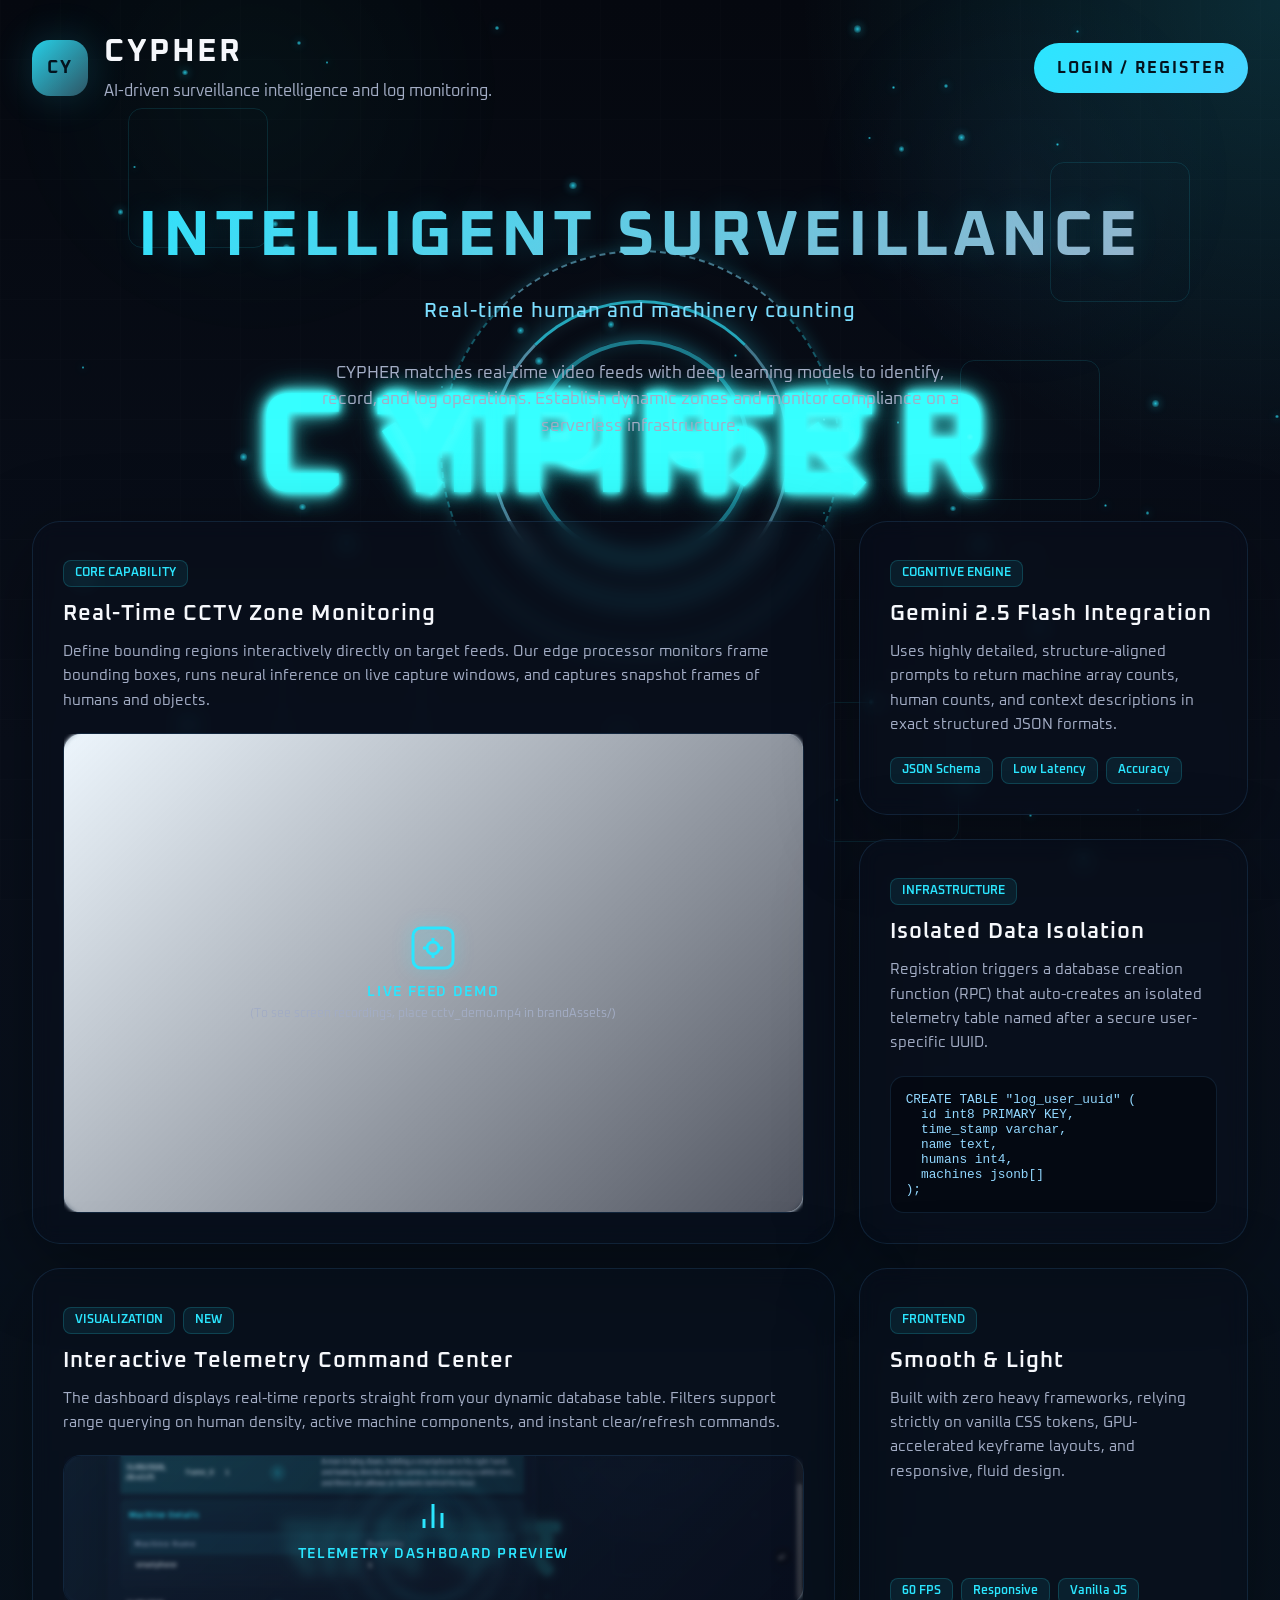
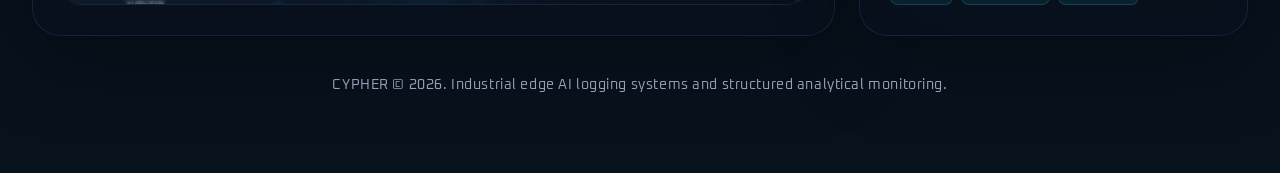
==== commit 227ec8a2: "did some minor UI adjustments like text-decoration and badge-item positioning" ====
--- a/frontend/index.html
+++ b/frontend/index.html
@@ -104,7 +104,7 @@
       font-size: 1.4rem;
       font-weight: 600;
       color: var(--text);
-      margin: 0 0 12px;
+      margin: 12px 0 12px;
       letter-spacing: 0.05em;
     }
 
@@ -170,18 +170,18 @@
     .badge-grid {
       display: flex;
       flex-wrap: wrap;
-      gap: 10px;
-      margin-top: 15px;
+      gap: 8px;
+      margin-top: 8px;
     }
 
     .badge-item {
       background: rgba(43, 230, 255, 0.08);
       border: 1px solid rgba(43, 230, 255, 0.18);
       color: var(--accent);
-      padding: 6px 12px;
+      padding: 5px 11px;
       border-radius: 8px;
-      font-size: 0.8rem;
-      font-weight: 500;
+      font-size: 0.75rem;
+      font-weight: 600;
     }
 
     /* Code block style */
@@ -292,10 +292,7 @@
         </div>
         <div class="bento-media">
           <!-- Checks for brand assets, shows placeholder if empty -->
-          <video autoplay loop muted playsinline poster="brandAssets/colorPallete.png" aria-label="CCTV monitoring demo video">
-            <source src="brandAssets/cctv_demo.mp4" type="video/mp4">
-            <img src="brandAssets/cctv_screenshot.jpg" alt="Live Surveillance Interface Screenshot">
-          </video>
+          <iframe width="100%" height="100%" src="https://www.youtube.com/embed/WoDlelIyq-I?si=CSKX9RzJNv8_EDhU" title="YouTube video player" frameborder="0" allow="accelerometer; autoplay; clipboard-write; encrypted-media; gyroscope; picture-in-picture; web-share" referrerpolicy="strict-origin-when-cross-origin" allowfullscreen></iframe>
           <div class="bento-placeholder" id="demo-media-placeholder">
             <svg viewBox="0 0 24 24" width="48" height="48" fill="none" stroke="currentColor" stroke-width="1.5">
               <rect x="2" y="2" width="20" height="20" rx="4"></rect>
@@ -358,8 +355,9 @@
             The dashboard displays real-time reports straight from your dynamic database table. Filters support range querying on human density, active machine components, and instant clear/refresh commands.
           </p>
         </div>
-        <div class="bento-media" style="min-height: 120px; max-height: 150px;">
-          <img src="brandAssets/dashboard_preview.png" alt="Dashboard Control Panel Mockup">
+        <div class="bento-media" style="min-height: 120px; max-height: 150px; position: relative;">
+          <img id="dashboard-preview-img" src="brandAssets/dashboard_preview.png" alt="Dashboard Control Panel Mockup"
+               style="cursor: zoom-in;" title="Click to expand">
           <div class="bento-placeholder" id="dashboard-media-placeholder">
             <svg viewBox="0 0 24 24" width="36" height="36" fill="none" stroke="currentColor" stroke-width="2">
               <line x1="18" y1="20" x2="18" y2="10"></line>
@@ -395,6 +393,38 @@
     <p class="footer-note" style="text-align: center; margin-top: 40px;">
       CYPHER © 2026. Industrial edge AI logging systems and structured analytical monitoring.
     </p>
+  </div>
+
+  <!-- Lightbox Modal -->
+  <div id="img-lightbox" role="dialog" aria-modal="true" aria-label="Dashboard image expanded view"
+       style="
+         display: none;
+         position: fixed; inset: 0; z-index: 9999;
+         background: rgba(0,0,0,0.82);
+         backdrop-filter: blur(12px);
+         -webkit-backdrop-filter: blur(12px);
+         align-items: center; justify-content: center;
+         opacity: 0; transition: opacity 0.25s ease;
+       ">
+    <button id="lightbox-close" aria-label="Close"
+            style="
+              position: fixed; top: 22px; right: 28px;
+              background: rgba(255,255,255,0.08); border: 1px solid rgba(255,255,255,0.18);
+              color: #fff; border-radius: 50%; width: 40px; height: 40px;
+              font-size: 1.4rem; cursor: pointer; display: flex;
+              align-items: center; justify-content: center;
+              transition: background 0.2s;
+            "
+            onmouseover="this.style.background='rgba(43,230,255,0.18)'"
+            onmouseout="this.style.background='rgba(255,255,255,0.08)'">&times;</button>
+    <img id="lightbox-img" src="" alt="Dashboard expanded"
+         style="
+           max-width: 92vw; max-height: 88vh;
+           border-radius: 12px;
+           box-shadow: 0 8px 60px rgba(0,0,0,0.7), 0 0 0 1px rgba(43,230,255,0.15);
+           transform: scale(0.92); transition: transform 0.28s cubic-bezier(.34,1.56,.64,1);
+           object-fit: contain;
+         ">
   </div>
 
   <script>
@@ -459,23 +489,58 @@
         authBtn.href = 'dashboard.html';
       }
 
-      // Check if media resources exist, hide placeholders if videos/images successfully load
-      const video = document.querySelector('video');
-      if (video) {
-        video.addEventListener('loadeddata', () => {
-          document.getElementById('demo-media-placeholder').style.display = 'none';
+      // Check if YouTube iframe loaded; hide placeholder on success, keep it on failure
+      const ytIframe = document.querySelector('.bento-media iframe');
+      const demoPlaceholder = document.getElementById('demo-media-placeholder');
+      if (ytIframe && demoPlaceholder) {
+        ytIframe.addEventListener('load', () => {
+          // YouTube iframes fire load even on errors, so check the src is non-empty
+          if (ytIframe.src && ytIframe.src.includes('youtube.com')) {
+            demoPlaceholder.style.display = 'none';
+          }
         });
-        video.addEventListener('error', () => {
-          // Keep placeholder displayed if media fails to load
-        });
       }
       
-      const img = document.querySelector('.span-2-col img');
+      const img = document.getElementById('dashboard-preview-img');
       if (img) {
         img.addEventListener('load', () => {
           document.getElementById('dashboard-media-placeholder').style.display = 'none';
         });
-      }
+
+        // Lightbox expand on click
+        img.addEventListener('click', () => {
+          const lb = document.getElementById('img-lightbox');
+          const lbImg = document.getElementById('lightbox-img');
+          lbImg.src = img.src;
+          lb.style.display = 'flex';
+          // Trigger animation next frame
+          requestAnimationFrame(() => {
+            lb.style.opacity = '1';
+            lbImg.style.transform = 'scale(1)';
+          });
+          document.body.style.overflow = 'hidden';
+        });
+      }
+
+      // Lightbox close logic
+      function closeLightbox() {
+        const lb = document.getElementById('img-lightbox');
+        const lbImg = document.getElementById('lightbox-img');
+        lb.style.opacity = '0';
+        lbImg.style.transform = 'scale(0.92)';
+        setTimeout(() => {
+          lb.style.display = 'none';
+          document.body.style.overflow = '';
+        }, 260);
+      }
+
+      document.getElementById('lightbox-close').addEventListener('click', closeLightbox);
+      document.getElementById('img-lightbox').addEventListener('click', (e) => {
+        if (e.target === e.currentTarget) closeLightbox();
+      });
+      document.addEventListener('keydown', (e) => {
+        if (e.key === 'Escape') closeLightbox();
+      });
     });
   </script>
 </body>
--- a/frontend/styles.css
+++ b/frontend/styles.css
@@ -29,6 +29,11 @@
               linear-gradient(180deg, #05080f 0%, #090f1b 42%, #07121d 100%);
   color: var(--text);
 }
+
+body::-webkit-scrollbar {
+  display: none;
+}
+
 
 body {
   overflow-x: hidden;
@@ -611,6 +616,7 @@
   letter-spacing: 0.12em;
   cursor: pointer;
   transition: transform 0.25s cubic-bezier(0.4, 0, 0.2, 1), box-shadow 0.25s cubic-bezier(0.4, 0, 0.2, 1);
+  text-decoration: none;
 }
 
 .button:hover {
@@ -1098,8 +1104,8 @@
   margin: 0 0 15px;
   background: linear-gradient(135deg, #2be6ff 0%, #a3adc5 100%);
   -webkit-background-clip: text;
+  background-clip: text;
   -webkit-text-fill-color: transparent;
-  text-shadow: 0 0 30px rgba(43, 230, 255, 0.15);
 }
 
 /* Dynamic rotating text container */
